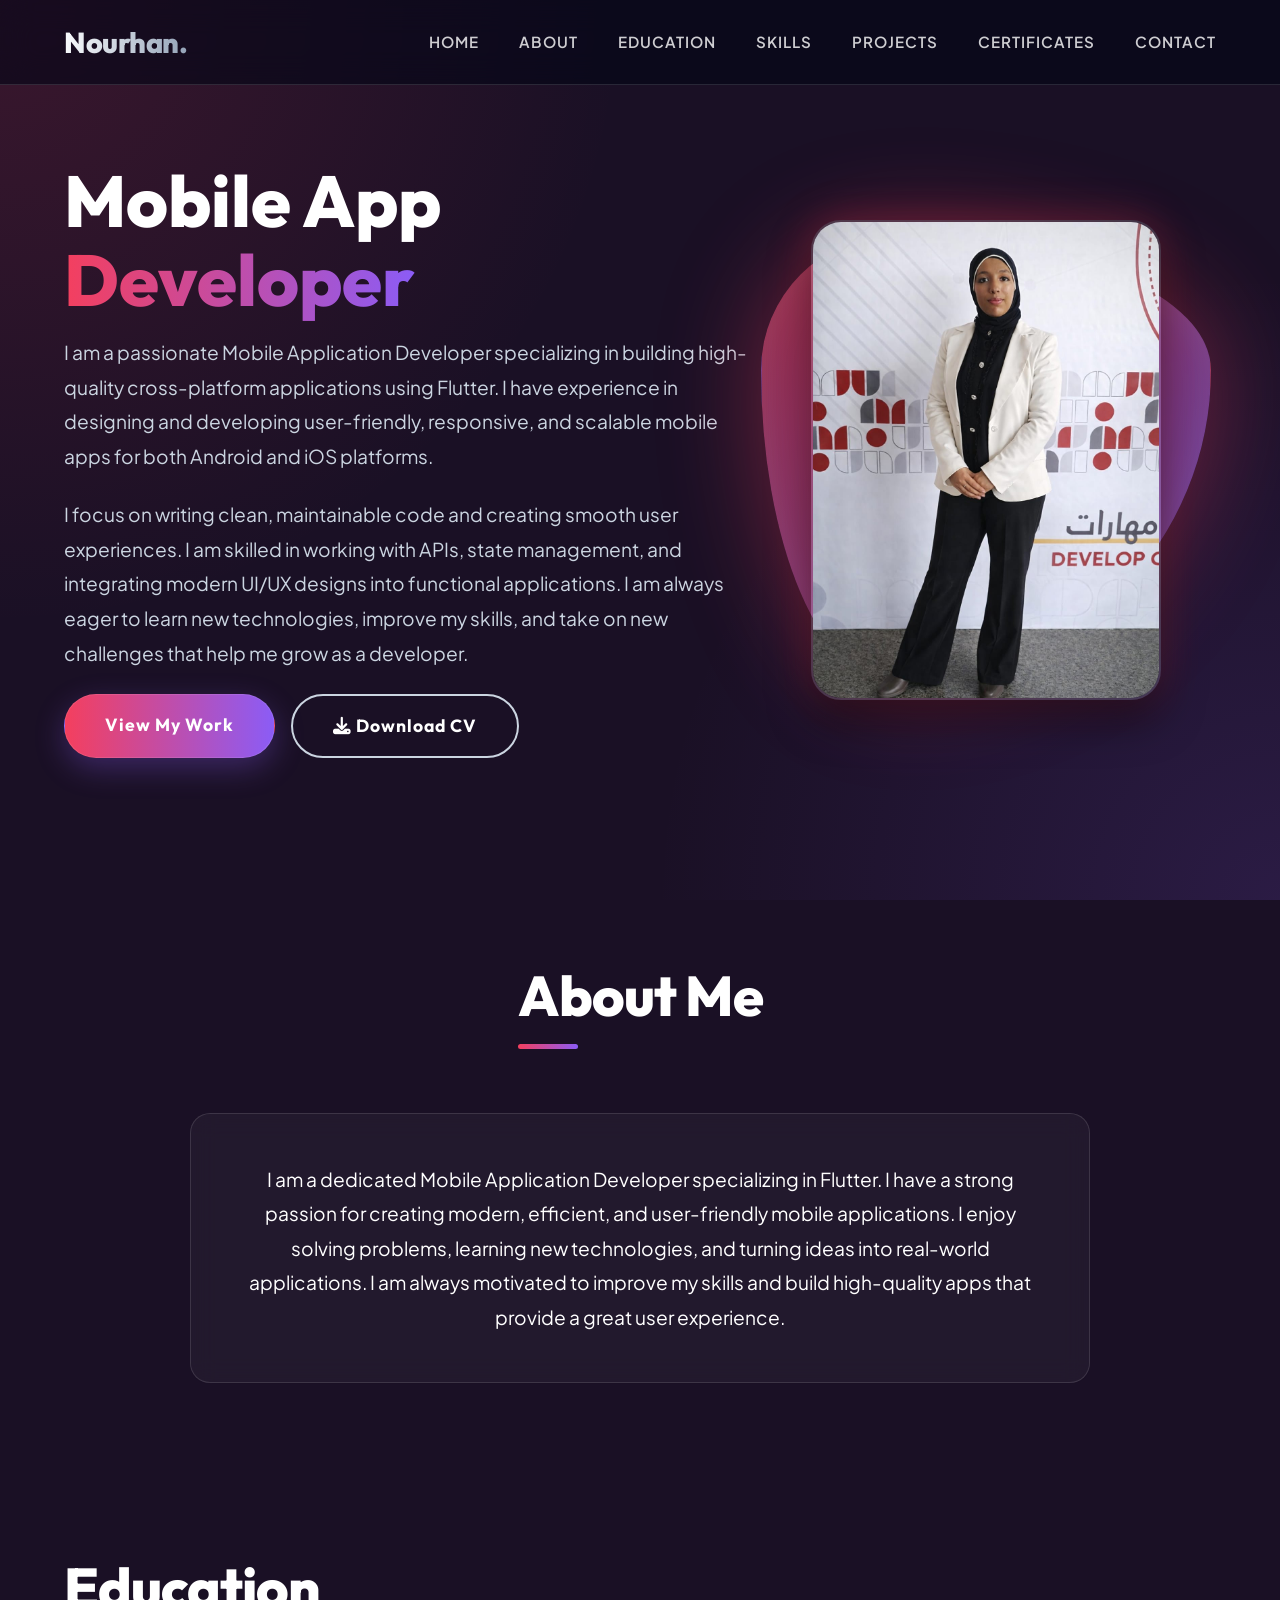
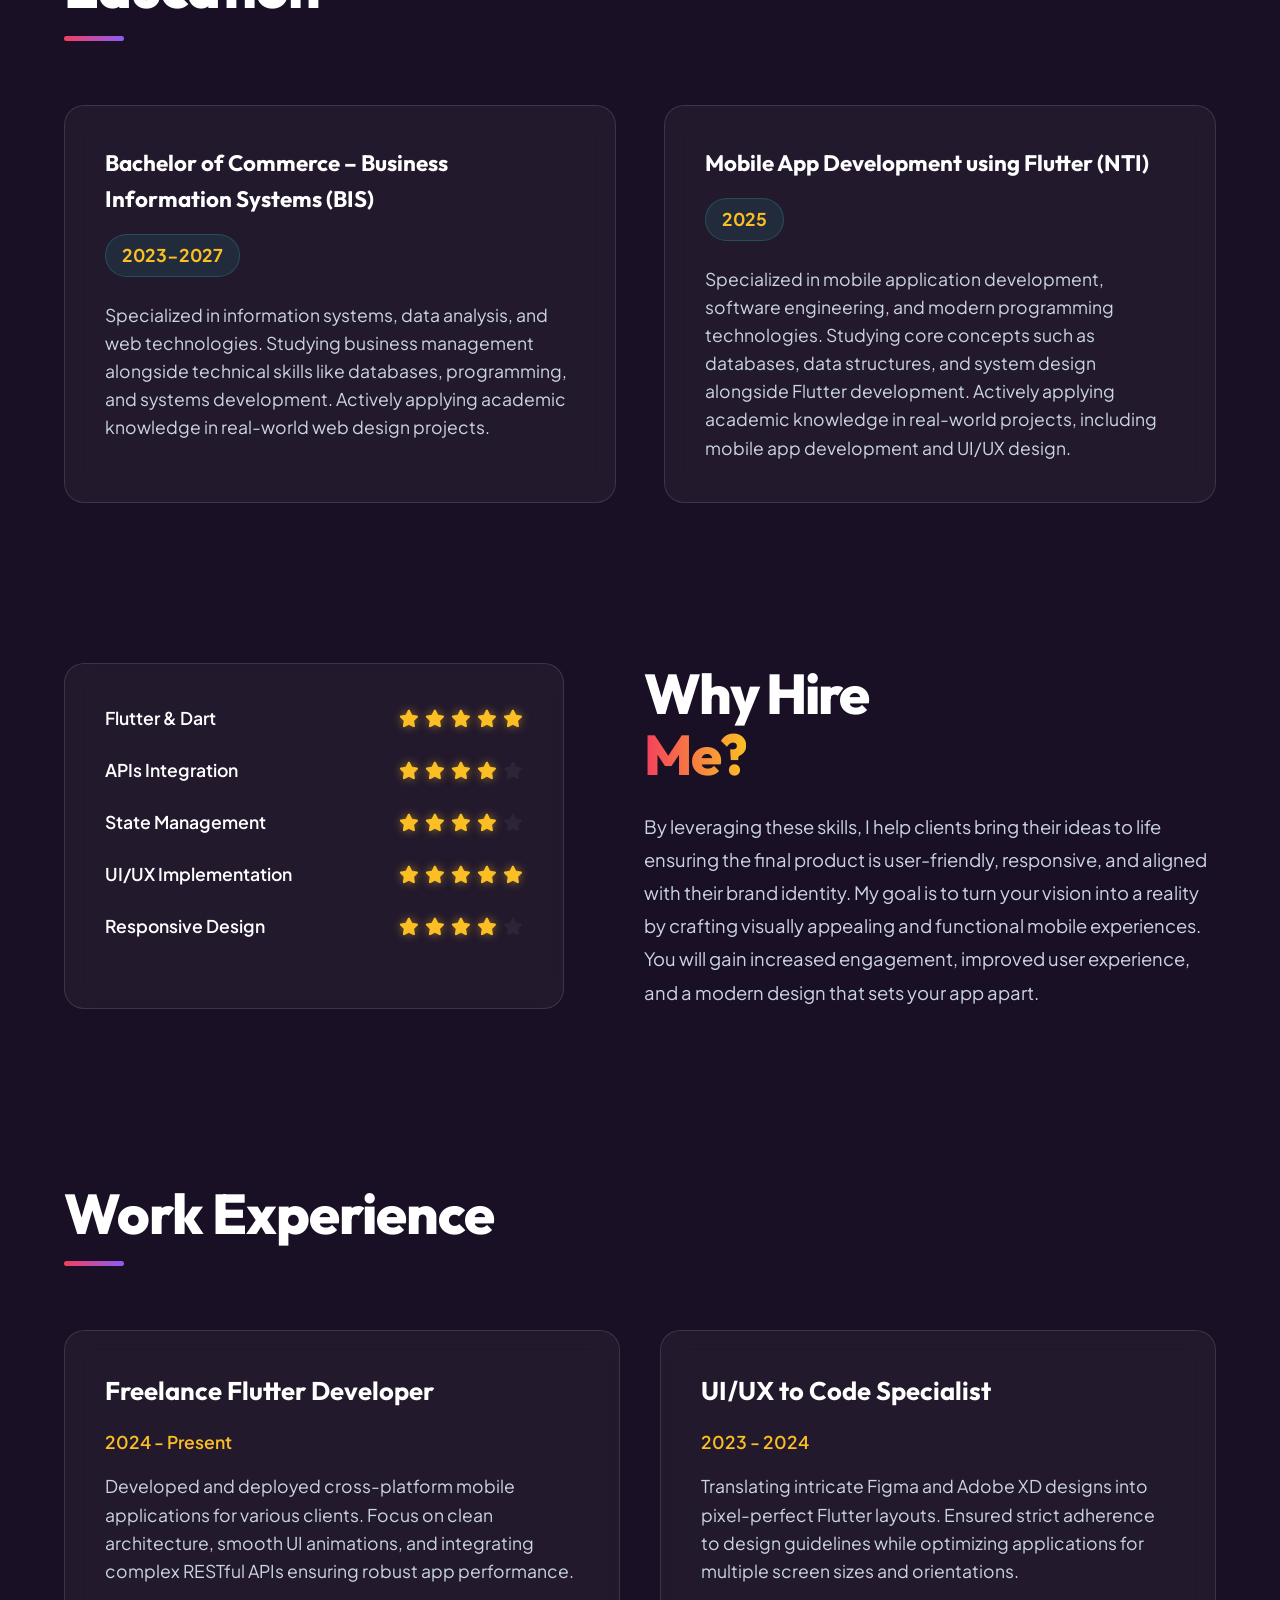
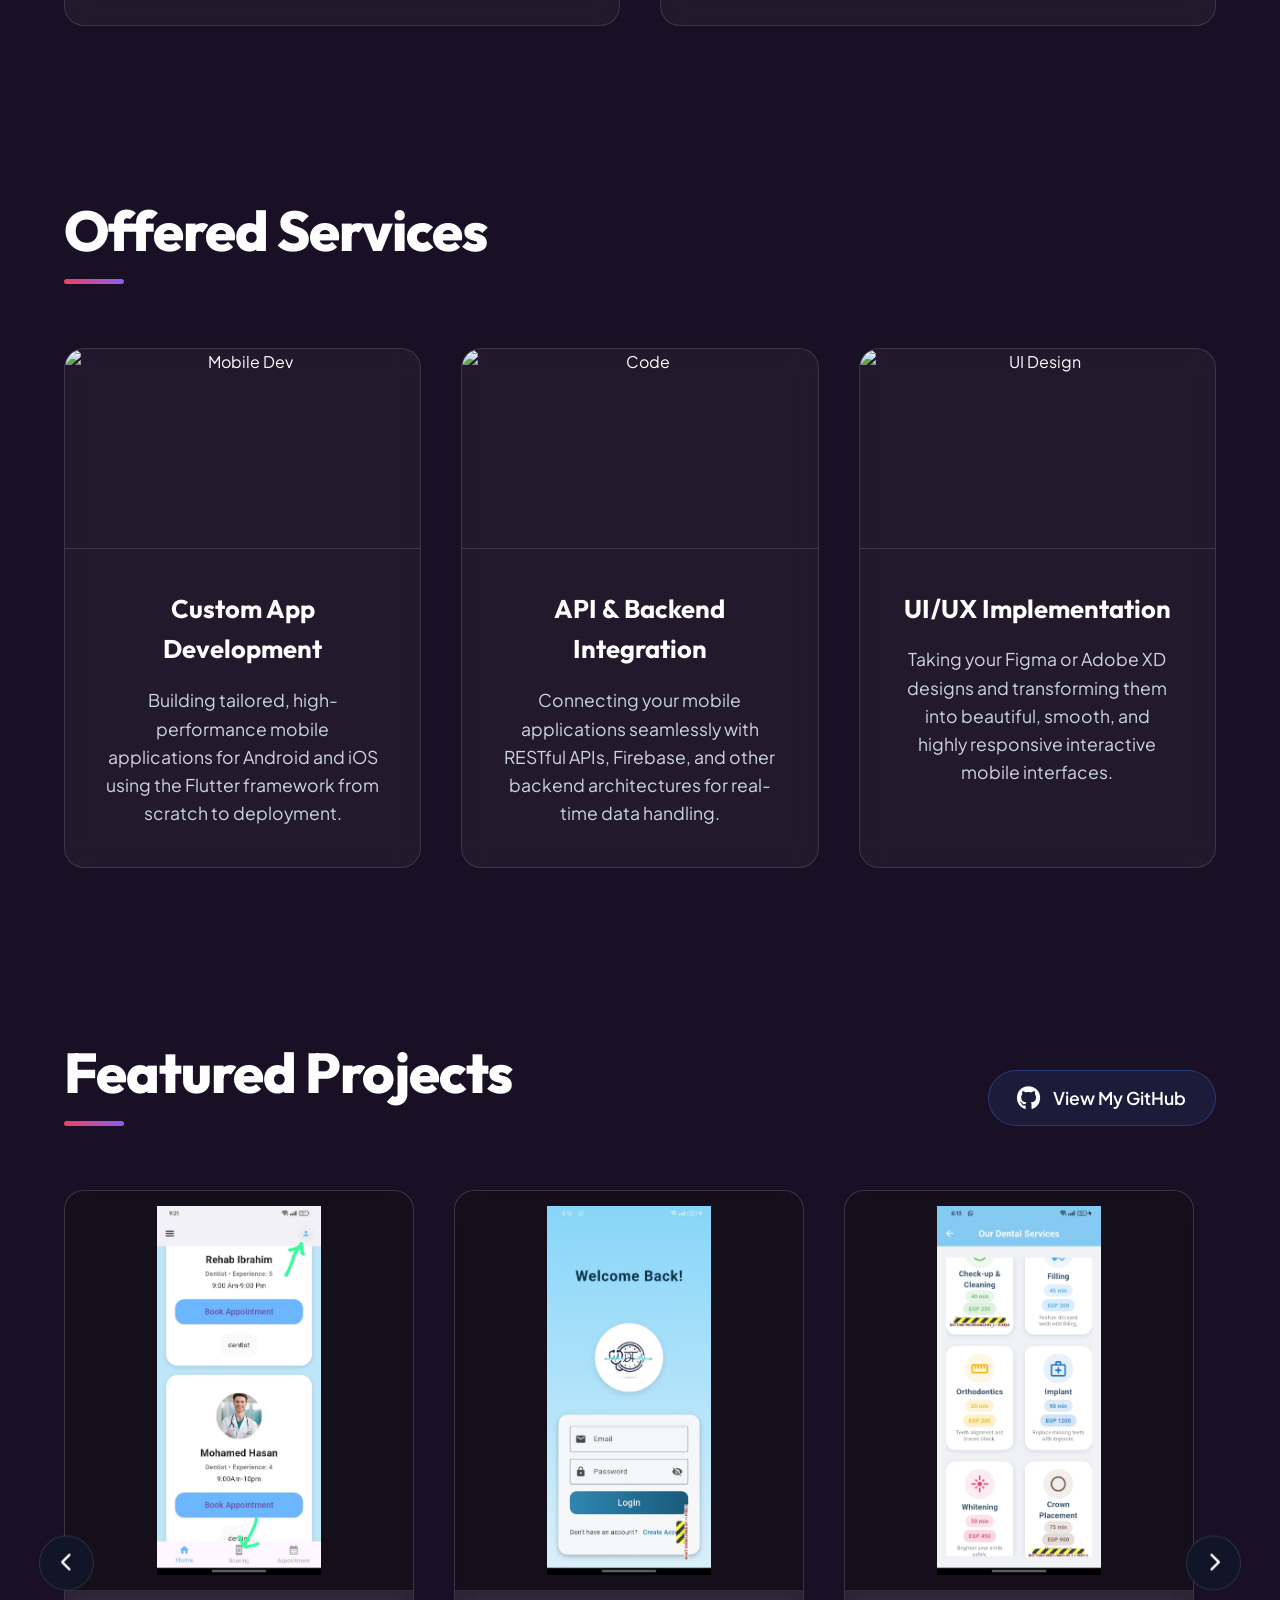
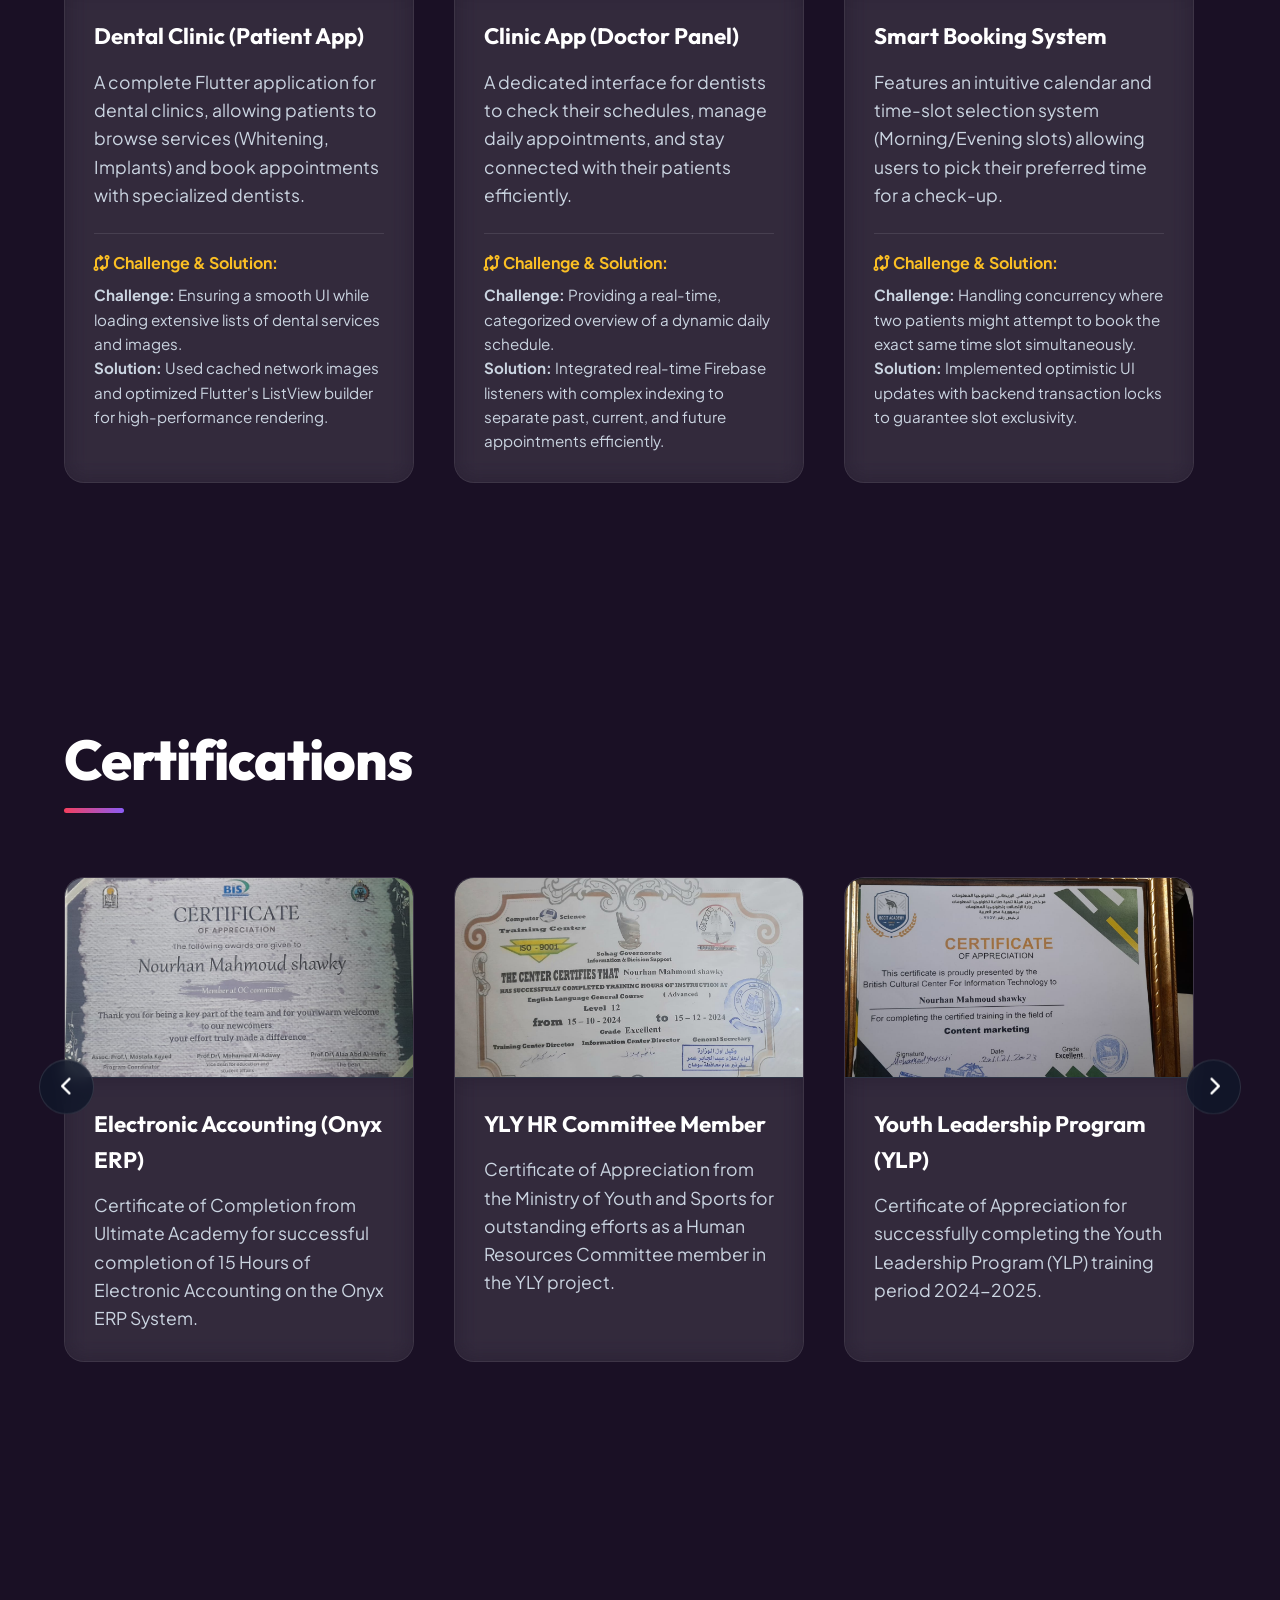
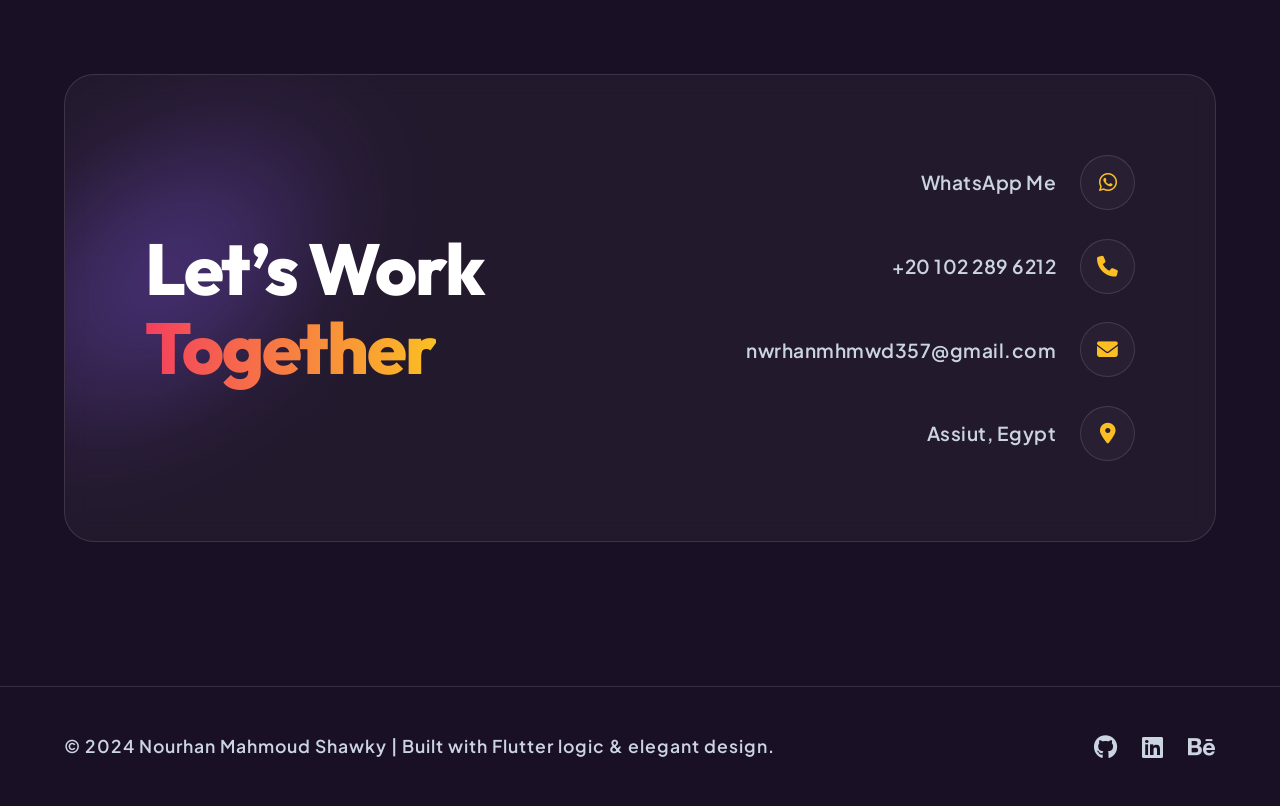
==== index.html @ a59b4dd1 "Fix file paths and structure for GitHub Pages" ====
<!DOCTYPE html>
<html lang="en" dir="ltr">
<head>
    <meta charset="UTF-8">
    <meta name="viewport" content="width=device-width, initial-scale=1.0">
    <title>Nourhan Mahmoud - Mobile App Developer</title>
    <!-- Ultra Modern Sans-Serif Fonts -->
    <link href="https://fonts.googleapis.com/css2?family=Outfit:wght@300;400;600;800&family=Plus+Jakarta+Sans:wght@400;600;700&display=swap" rel="stylesheet">
    <link rel="stylesheet" href="https://cdnjs.cloudflare.com/ajax/libs/font-awesome/6.4.0/css/all.min.css">
    <style>
        :root {
            --bg-color: #1a1025;
            --primary: #f43f5e;
            --secondary: #8b5cf6;
            --accent: #fbbf24;
            --text-main: #ffffff;
            --text-muted: #cbd5e1;
            --card-bg: rgba(255, 255, 255, 0.04);
            --card-border: rgba(255, 255, 255, 0.12);
            --font-main: 'Plus Jakarta Sans', sans-serif;
            --font-heading: 'Outfit', sans-serif;
            --transition: all 0.3s cubic-bezier(0.4, 0, 0.2, 1);
        }

        * { margin: 0; padding: 0; box-sizing: border-box; }

        body {
            font-family: var(--font-main);
            background-color: var(--bg-color);
            background-image: radial-gradient(circle at top left, rgba(244, 63, 94, 0.15) 0%, transparent 40%),
                              radial-gradient(circle at bottom right, rgba(139, 92, 246, 0.15) 0%, transparent 40%);
            background-attachment: fixed;
            color: var(--text-main);
            overflow-x: hidden;
            scroll-behavior: smooth;
            line-height: 1.6;
        }

        /* Navbar */
        nav {
            position: fixed; top: 0; width: 100%; padding: 1.2rem 5%;
            display: flex; justify-content: space-between; align-items: center;
            background: rgba(2, 6, 23, 0.6); backdrop-filter: blur(16px); -webkit-backdrop-filter: blur(16px);
            z-index: 1000; border-bottom: 1px solid var(--card-border);
        }

        .logo { 
            font-size: 1.8rem; font-weight: 800; font-family: var(--font-heading); 
            background: linear-gradient(to right, #f8fafc, #94a3b8);
            -webkit-background-clip: text; -webkit-text-fill-color: transparent;
            letter-spacing: -0.5px;
        }
        .nav-links { display: flex; gap: 2.5rem; list-style: none; }
        .nav-links a { 
            color: var(--text-main); text-decoration: none; font-weight: 600; 
            font-size: 0.95rem; text-transform: uppercase; letter-spacing: 1px; 
            transition: var(--transition); opacity: 0.8;
        }
        .nav-links a:hover { opacity: 1; color: var(--accent); text-shadow: 0 0 15px rgba(45, 212, 191, 0.5); }

        section { padding: 6rem 5% 4rem; max-width: 1400px; margin: 0 auto; position: relative; z-index: 2;}
        
        .title-container { text-align: left; margin-bottom: 4rem; }
        .section-title { 
            font-family: var(--font-heading); 
            font-size: 3.5rem; 
            font-weight: 800;
            color: var(--text-main); 
            display: inline-block; 
            padding-bottom: 0.5rem;
            position: relative;
            letter-spacing: -1px;
        }
        .section-title::after {
            content: ''; position: absolute; left: 0; bottom: 0; width: 60px; height: 5px;
            background: linear-gradient(to right, var(--primary), var(--secondary)); border-radius: 5px;
        }

        /* General layout */
        .flex-row { display: flex; gap: 3rem; flex-wrap: wrap; }
        .flex-col { flex: 1; min-width: 320px; }

        p { font-size: 1.1rem; color: var(--text-muted); }

        /* Hero */
        .hero { display: flex; align-items: center; min-height: 95vh; padding-top: 8rem; }
        .hero-left { flex: 1.2; }
        .hero-left h1 { font-size: 4.5rem; font-weight: 800; font-family: var(--font-heading); margin-bottom: 1rem; line-height: 1.1; }
        .hero-left h1 span { 
            background: linear-gradient(to right, var(--primary), var(--secondary));
            -webkit-background-clip: text; -webkit-text-fill-color: transparent;
        }
        .hero-left p { font-size: 1.2rem; max-width: 700px; margin-bottom: 1.5rem; line-height: 1.8; color: var(--text-muted);}
        .hero-btn {
            display: inline-block; padding: 1rem 2.5rem; font-weight: 700;
            background: linear-gradient(to right, var(--primary), var(--secondary)); color: #fff; text-decoration: none;
            border-radius: 50px; font-family: var(--font-heading); letter-spacing: 1px; font-size: 1.1rem;
            transition: var(--transition); box-shadow: 0 10px 30px rgba(139, 92, 246, 0.3); border: 1px solid rgba(255,255,255,0.1);
            text-align: center;
        }
        .hero-btn:hover { transform: translateY(-3px); box-shadow: 0 15px 40px rgba(139, 92, 246, 0.5); border-color: rgba(255,255,255,0.3);}
        .hero-btn.secondary {
            background: transparent; box-shadow: none; border: 2px solid var(--text-muted); color: var(--text-main);
        }
        .hero-btn.secondary:hover { background: rgba(255,255,255,0.05); border-color: var(--primary); color: var(--primary); }
        
        .hero-right { display: flex; justify-content: center; align-items: center; flex: 0.8; position: relative; }
        .hero-right .blob { 
            position: absolute;
            width: 450px; height: 450px; 
            background: linear-gradient(135deg, rgba(244, 63, 94, 0.6), rgba(139, 92, 246, 0.6)); 
            border-radius: 30% 70% 70% 30% / 30% 30% 70% 70%; 
            animation: morph 8s ease-in-out infinite;
            box-shadow: inset 0 0 50px rgba(255,255,255,0.1), 0 0 100px rgba(244, 63, 94, 0.4);
            backdrop-filter: blur(10px);
            border: 1px solid rgba(255,255,255,0.05);
            z-index: 1;
        }
        .hero-img {
            position: relative;
            z-index: 2;
            width: 350px;
            height: 480px;
            object-fit: cover;
            border-radius: 30px;
            border: 2px solid rgba(255, 255, 255, 0.15);
            box-shadow: 0 20px 40px rgba(0, 0, 0, 0.5), 0 0 40px rgba(244, 63, 94, 0.3);
            animation: float 6s ease-in-out infinite;
        }
        @keyframes float {
            0% { transform: translateY(0px); }
            50% { transform: translateY(-15px); }
            100% { transform: translateY(0px); }
        }
        @keyframes morph {
            0% { border-radius: 30% 70% 70% 30% / 30% 30% 70% 70%; }
            50% { border-radius: 70% 30% 30% 70% / 70% 70% 30% 30%; transform: rotate(5deg) scale(1.05); }
            100% { border-radius: 30% 70% 70% 30% / 30% 30% 70% 70%; }
        }

        /* Glass Cards */
        .glass-card {
            background: var(--card-bg); backdrop-filter: blur(12px); -webkit-backdrop-filter: blur(12px);
            border: 1px solid var(--card-border); border-radius: 20px; padding: 2.5rem;
            transition: var(--transition); position: relative; overflow: hidden;
        }
        .glass-card::before {
            content: ''; position: absolute; top: 0; left: -100%; width: 50%; height: 100%;
            background: linear-gradient(to right, transparent, rgba(255,255,255,0.05), transparent);
            transform: skewX(-20deg); transition: 0.5s;
        }
        .glass-card:hover::before { left: 150%; }
        .glass-card:hover { transform: translateY(-8px); border-color: rgba(255, 255, 255, 0.15); box-shadow: 0 20px 40px rgba(0, 0, 0, 0.4), 0 0 30px rgba(59, 130, 246, 0.15); }

        /* Education */
        .edu-item { display: flex; flex-direction: column; gap: 1rem; }
        .edu-header { display: flex; align-items: center; justify-content: space-between; gap: 1rem; flex-wrap: wrap; margin-bottom: 0.5rem; }
        .edu-banner { 
            color: #fff; font-family: var(--font-heading); font-weight: 700; font-size: 1.4rem; 
        }
        .edu-date { 
            font-weight: 700; font-size: 1.1rem; color: var(--accent); 
            background: rgba(45, 212, 191, 0.1); padding: 0.4rem 1rem; border-radius: 50px; border: 1px solid rgba(45, 212, 191, 0.2);
        }

        /* Skills */
        .skills-section { display: flex; gap: 5rem; align-items: stretch;}
        .skills-left { flex: 1; max-width: 500px; display: flex; flex-direction: column;}
        .skill-row { display: flex; justify-content: space-between; align-items: center; margin-bottom: 1.5rem; color: var(--text-main); font-weight: 600; font-size: 1.1rem; }
        .skill-row:last-child { margin-bottom: 0; }
        .stars i { color: rgba(255,255,255,0.05); margin-left: 6px; font-size: 1.1rem; transition: var(--transition);}
        .stars i.filled { color: #fbbf24; text-shadow: 0 0 10px rgba(251, 191, 36, 0.5); }

        .skills-right { flex: 1.2; display: flex; flex-direction: column; justify-content: center; }
        .skills-right .contact-title { font-size: 3.5rem; font-family: var(--font-heading); font-weight: 800; line-height: 1.1; margin-bottom: 1.5rem; }
        .skills-right .contact-title span { color: var(--accent); }
        .skills-right p { font-size: 1.15rem; line-height: 1.8; color: #cbd5e1; }

        /* Work & Services Layout */
        .cards-grid { display: grid; grid-template-columns: repeat(auto-fit, minmax(320px, 1fr)); gap: 2.5rem; }
        .service-card { display: flex; flex-direction: column; height: 100%;}
        .service-card h3 { font-family: var(--font-heading); font-size: 1.6rem; font-weight: 700; margin-bottom: 1rem; color: #fff; }
        .service-card i { 
            font-size: 2.5rem; margin-bottom: 1.5rem; 
            background: linear-gradient(135deg, var(--primary), var(--accent));
            -webkit-background-clip: text; -webkit-text-fill-color: transparent;
        }

        /* Sliders */
        .slider-wrapper { position: relative; margin-bottom: 2rem; }
        .slider-container { display: flex; gap: 2.5rem; overflow-x: auto; scroll-snap-type: x mandatory; padding-bottom: 2.5rem; scrollbar-width: thin; scrollbar-color: var(--primary) rgba(255,255,255,0.05); scroll-behavior: smooth; }
        .slider-container::-webkit-scrollbar { height: 8px; }
        .slider-container::-webkit-scrollbar-track { background: rgba(0,0,0,0.3); border-radius: 10px;}
        .slider-container::-webkit-scrollbar-thumb { background: linear-gradient(to right, var(--primary), var(--secondary)); border-radius: 10px;}
        
        .card { flex: 0 0 350px; scroll-snap-align: start; padding: 0; display: flex; flex-direction: column; border-radius: 20px;}
        .card-img-container { width: 100%; height: 200px; background-color: #0f172a; position: relative; overflow: hidden; border-bottom: 1px solid var(--card-border); }
        .card-img-placeholder { position: absolute; top: 0; left: 0; width: 100%; height: 100%; display: flex; align-items: center; justify-content: center; color: var(--text-muted); font-size: 1.2rem; background: rgba(255,255,255,0.02); }
        .card-content { padding: 1.8rem; flex-grow: 1; background: var(--card-bg); backdrop-filter: blur(12px);}
        .card-title { font-family: var(--font-heading); font-size: 1.4rem; font-weight: 700; margin-bottom: 0.8rem; color: #fff; }

        .scroll-btn { 
            position: absolute; top: 40%; transform: translateY(-50%); 
            width: 55px; height: 55px; border-radius: 50%; 
            background: rgba(15, 23, 42, 0.8); backdrop-filter: blur(8px);
            border: 1px solid var(--card-border); color: #fff; 
            font-size: 1.2rem; display: flex; align-items: center; justify-content: center; 
            cursor: pointer; z-index: 10; transition: var(--transition); 
        }
        .scroll-btn:hover { background: var(--primary); border-color: var(--primary); box-shadow: 0 0 20px rgba(59, 130, 246, 0.5); }
        .scroll-btn.right { right: -25px; } .scroll-btn.left { left: -25px; }

        /* Contact Section */
        #contact { margin-top: 5rem; margin-bottom: 5rem; }
        .contact-glass {
            position: relative; overflow: hidden; padding: 5rem; border-radius: 30px;
            display: flex; flex-wrap: wrap; gap: 4rem; justify-content: space-between; align-items: center;
        }
        .contact-glass::before {
            content: ''; position: absolute; left: -100px; bottom: -100px; width: 400px; height: 400px;
            background: radial-gradient(circle, rgba(139, 92, 246, 0.4) 0%, transparent 70%); filter: blur(40px); z-index: -1;
        }
        .contact-title { font-size: 4.5rem; font-family: var(--font-heading); font-weight: 800; line-height: 1.1; letter-spacing: -2px; }
        .contact-title span { background: linear-gradient(to right, var(--primary), var(--accent)); -webkit-background-clip: text; -webkit-text-fill-color: transparent; }
        .contact-info { display: flex; flex-direction: column; gap: 1.8rem; align-items: flex-end; text-align: right; z-index: 2; }
        .contact-item { display: flex; align-items: center; gap: 1.5rem; justify-content: flex-end; width: 100%; }
        .contact-item span, .contact-item a { font-weight: 600; font-size: 1.2rem; color: #cbd5e1; text-decoration: none; transition: var(--transition); letter-spacing: 0.5px;}
        .contact-item a:hover { color: var(--accent); text-shadow: 0 0 10px rgba(45, 212, 191, 0.5); }
        .contact-icon { width: 55px; height: 55px; background: rgba(255,255,255,0.03); border: 1px solid var(--card-border); border-radius: 50%; display: flex; align-items: center; justify-content: center; color: var(--accent); font-size: 1.3rem; transition: var(--transition); }
        .contact-item:hover .contact-icon { background: var(--primary); color: white; border-color: var(--primary); box-shadow: 0 0 20px rgba(59, 130, 246, 0.6); transform: scale(1.1) rotate(10deg); }

        footer { padding: 2.5rem 5%; border-top: 1px solid var(--card-border); color: var(--text-muted); font-size: 0.95rem; font-weight: 600; letter-spacing: 1px; display: flex; justify-content: space-between; align-items: center; flex-wrap: wrap; gap: 1rem; }
        .footer-socials { display: flex; gap: 1.5rem; font-size: 1.5rem; }
        .footer-socials a { color: var(--text-muted); transition: var(--transition); text-decoration: none; }
        .footer-socials a:hover { color: var(--accent); transform: scale(1.1); text-shadow: 0 0 10px rgba(45, 212, 191, 0.5); }

        @media (max-width: 900px) {
            .flex-row { flex-direction: column; gap: 3rem; }
            .skills-section { flex-direction: column; }
            .hero { flex-direction: column; text-align: center; padding-top: 7rem; min-height: auto;}
            .hero-right .blob { width: 300px; height: 300px; margin-top: 3rem; }
            .section-title { font-size: 3rem; }
            .hero-left h1 { font-size: 3.5rem; }
            .contact-glass { padding: 3rem 2rem; text-align: center; justify-content: center; flex-direction: column;}
            .contact-info { align-items: center; text-align: center; }
            .contact-item { justify-content: center; flex-direction: row-reverse;}
            .contact-title { font-size: 3.5rem; }
            .title-container { text-align: center; }
            .section-title::after { left: 50%; transform: translateX(-50%); }
            .scroll-btn { display: none; }
        }
    </style>
</head>
<body>

    <nav>
        <div class="logo">Nourhan.</div>
        <ul class="nav-links">
            <li><a href="#home">Home</a></li>
            <li><a href="#about">About</a></li>
            <li><a href="#education">Education</a></li>
            <li><a href="#skills">Skills</a></li>
            <li><a href="#projects">Projects</a></li>
            <li><a href="#certificates">Certificates</a></li>
            <li><a href="#contact">Contact</a></li>
        </ul>
    </nav>

    <section id="home" class="hero">
        <div class="hero-left">
            <h1>Mobile App<br><span>Developer</span></h1>
            <p>I am a passionate Mobile Application Developer specializing in building high-quality cross-platform applications using Flutter. I have experience in designing and developing user-friendly, responsive, and scalable mobile apps for both Android and iOS platforms.</p>
            <p>I focus on writing clean, maintainable code and creating smooth user experiences. I am skilled in working with APIs, state management, and integrating modern UI/UX designs into functional applications. I am always eager to learn new technologies, improve my skills, and take on new challenges that help me grow as a developer.</p>
            <div style="display: flex; gap: 1rem; flex-wrap: wrap; margin-top: 1.5rem;">
                <a href="#projects" class="hero-btn">View My Work</a>
                <!-- مسار ملف السيرة الذاتية (CV) هنا -->
                <a href="Nourhan_CV.pdf" target="_blank" class="hero-btn secondary"><i class="fa-solid fa-download"></i> Download CV</a>
            </div>
        </div>
        <div class="hero-right">
            <div class="blob"></div>
            <img src="picture/WhatsApp Image 2026-04-05 at 12.38.16 PM.jpeg" alt="Nourhan Profile" class="hero-img">
        </div>
    </section>

    <section id="about">
        <div class="title-container" style="text-align: center;">
            <h2 class="section-title">About Me</h2>
        </div>
        <div class="glass-card" style="text-align: center; margin: 0 auto; max-width: 900px; padding: 3rem;">
            <p style="font-size: 1.2rem; line-height: 1.8; color: var(--text-main);">
                I am a dedicated Mobile Application Developer specializing in Flutter. I have a strong passion for creating modern, efficient, and user-friendly mobile applications. I enjoy solving problems, learning new technologies, and turning ideas into real-world applications. I am always motivated to improve my skills and build high-quality apps that provide a great user experience.
            </p>
        </div>
    </section>

    <section id="education">
        <div class="title-container">
            <h2 class="section-title">Education</h2>
        </div>
        <div class="flex-row">
            <div class="flex-col edu-item glass-card">
                <div class="edu-header">
                    <div class="edu-banner">Bachelor of Commerce – Business Information Systems (BIS)</div>
                    <div class="edu-date">2023-2027</div>
                </div>
                <p>Specialized in information systems, data analysis, and web technologies. Studying business management alongside technical skills like databases, programming, and systems development. Actively applying academic knowledge in real-world web design projects.</p>
            </div>
            
            <div class="flex-col edu-item glass-card">
                <div class="edu-header">
                    <div class="edu-banner">Mobile App Development using Flutter (NTI)</div>
                    <div class="edu-date">2025</div>
                </div>
                <p>Specialized in mobile application development, software engineering, and modern programming technologies. Studying core concepts such as databases, data structures, and system design alongside Flutter development. Actively applying academic knowledge in real-world projects, including mobile app development and UI/UX design.</p>
            </div>
        </div>
    </section>

    <section id="skills">
        <div class="skills-section">
            <div class="skills-left glass-card">
                <div class="skill-row">
                    Flutter & Dart
                    <div class="stars">
                        <i class="fa-solid fa-star filled"></i><i class="fa-solid fa-star filled"></i><i class="fa-solid fa-star filled"></i><i class="fa-solid fa-star filled"></i><i class="fa-solid fa-star filled"></i>
                    </div>
                </div>
                <div class="skill-row">
                    APIs Integration
                    <div class="stars">
                        <i class="fa-solid fa-star filled"></i><i class="fa-solid fa-star filled"></i><i class="fa-solid fa-star filled"></i><i class="fa-solid fa-star filled"></i><i class="fa-solid fa-star"></i>
                    </div>
                </div>
                <div class="skill-row">
                    State Management
                    <div class="stars">
                        <i class="fa-solid fa-star filled"></i><i class="fa-solid fa-star filled"></i><i class="fa-solid fa-star filled"></i><i class="fa-solid fa-star filled"></i><i class="fa-solid fa-star"></i>
                    </div>
                </div>
                <div class="skill-row">
                    UI/UX Implementation
                    <div class="stars">
                        <i class="fa-solid fa-star filled"></i><i class="fa-solid fa-star filled"></i><i class="fa-solid fa-star filled"></i><i class="fa-solid fa-star filled"></i><i class="fa-solid fa-star filled"></i>
                    </div>
                </div>
                <div class="skill-row">
                    Responsive Design
                    <div class="stars">
                        <i class="fa-solid fa-star filled"></i><i class="fa-solid fa-star filled"></i><i class="fa-solid fa-star filled"></i><i class="fa-solid fa-star filled"></i><i class="fa-solid fa-star"></i>
                    </div>
                </div>
            </div>
            <div class="skills-right">
                <h2 class="contact-title">Why Hire<br><span>Me?</span></h2>
                <p>By leveraging these skills, I help clients bring their ideas to life ensuring the final product is user-friendly, responsive, and aligned with their brand identity. My goal is to turn your vision into a reality by crafting visually appealing and functional mobile experiences. You will gain increased engagement, improved user experience, and a modern design that sets your app apart.</p>
            </div>
        </div>
    </section>

    <section id="experience">
        <div class="title-container">
            <h2 class="section-title">Work Experience</h2>
        </div>
        <div class="cards-grid">
            <div class="service-card glass-card">
                <h3>Freelance Flutter Developer</h3>
                <p style="margin-bottom: 1rem; color: var(--accent); font-weight: 600;">2024 - Present</p>
                <p>Developed and deployed cross-platform mobile applications for various clients. Focus on clean architecture, smooth UI animations, and integrating complex RESTful APIs ensuring robust app performance.</p>
            </div>
            <div class="service-card glass-card">
                <h3>UI/UX to Code Specialist</h3>
                <p style="margin-bottom: 1rem; color: var(--accent); font-weight: 600;">2023 - 2024</p>
                <p>Translating intricate Figma and Adobe XD designs into pixel-perfect Flutter layouts. Ensured strict adherence to design guidelines while optimizing applications for multiple screen sizes and orientations.</p>
            </div>
        </div>
    </section>

    <section id="services">
        <div class="title-container">
            <h2 class="section-title">Offered Services</h2>
        </div>
        <div class="cards-grid">
            <div class="service-card glass-card" style="padding: 0; align-items: stretch; text-align: center;">
                <img src="https://images.unsplash.com/photo-1551650975-87deedd944c3?q=80&w=600&auto=format&fit=crop" alt="Mobile Dev" style="width: 100%; height: 200px; object-fit: cover; border-bottom: 1px solid var(--card-border);">
                <div style="padding: 2.5rem;">
                    <h3>Custom App Development</h3>
                    <p>Building tailored, high-performance mobile applications for Android and iOS using the Flutter framework from scratch to deployment.</p>
                </div>
            </div>
            <div class="service-card glass-card" style="padding: 0; align-items: stretch; text-align: center;">
                <img src="https://images.unsplash.com/photo-1555099962-4199c345e5dd?q=80&w=600&auto=format&fit=crop" alt="Code" style="width: 100%; height: 200px; object-fit: cover; border-bottom: 1px solid var(--card-border);">
                <div style="padding: 2.5rem;">
                    <h3>API & Backend Integration</h3>
                    <p>Connecting your mobile applications seamlessly with RESTful APIs, Firebase, and other backend architectures for real-time data handling.</p>
                </div>
            </div>
            <div class="service-card glass-card" style="padding: 0; align-items: stretch; text-align: center;">
                <img src="https://images.unsplash.com/photo-1561070791-2526d30994b5?q=80&w=600&auto=format&fit=crop" alt="UI Design" style="width: 100%; height: 200px; object-fit: cover; border-bottom: 1px solid var(--card-border);">
                <div style="padding: 2.5rem;">
                    <h3>UI/UX Implementation</h3>
                    <p>Taking your Figma or Adobe XD designs and transforming them into beautiful, smooth, and highly responsive interactive mobile interfaces.</p>
                </div>
            </div>
        </div>
    </section>

    <section id="projects">
        <div class="title-container" style="display: flex; justify-content: space-between; align-items: flex-end; flex-wrap: wrap; gap: 2rem;">
            <h2 class="section-title" style="margin-bottom: 0;">Featured Projects</h2>
            <a href="https://github.com/nmotako27-lgtm" target="_blank" style="display: inline-flex; align-items: center; gap: 0.8rem; padding: 0.8rem 1.8rem; background: rgba(59, 130, 246, 0.1); border: 1px solid rgba(59, 130, 246, 0.3); color: #fff; text-decoration: none; font-weight: 600; font-size: 1.1rem; border-radius: 50px; transition: var(--transition);">
                <i class="fa-brands fa-github" style="font-size: 1.5rem;"></i> View My GitHub
            </a>
        </div>
        <div class="slider-wrapper">
            <button class="scroll-btn right" onclick="scrollSlider('projects-slider', 1)"><i class="fa-solid fa-chevron-right"></i></button>
            <button class="scroll-btn left" onclick="scrollSlider('projects-slider', -1)"><i class="fa-solid fa-chevron-left"></i></button>

            <div class="slider-container" id="projects-slider">
                <!-- Project 1: Patient App (Main) -->
                <div class="card glass-card">
                    <div class="card-img-container" style="height: 400px; background: rgba(0,0,0,0.4);">
                        <img src="picture/WhatsApp Image 2026-03-31 at 7.13.00 AM.jpeg" alt="Dental Services" style="width: 100%; height: 100%; object-fit: contain; position: absolute; top:0; left:0; z-index: 10; padding: 15px;">
                    </div>
                    <div class="card-content">
                        <h3 class="card-title">Dental Clinic (Patient App)</h3>
                        <p class="card-desc">A complete Flutter application for dental clinics, allowing patients to browse services (Whitening, Implants) and book appointments with specialized dentists.</p>
                        <div style="margin-top: 1.5rem; border-top: 1px solid rgba(255,255,255,0.1); padding-top: 1rem;">
                            <h4 style="color: var(--accent); font-size: 1rem; margin-bottom: 0.5rem;"><i class="fa-solid fa-code-compare"></i> Challenge & Solution:</h4>
                            <p class="card-desc" style="font-size: 0.95rem;"><strong>Challenge:</strong> Ensuring a smooth UI while loading extensive lists of dental services and images.<br><strong>Solution:</strong> Used cached network images and optimized Flutter's ListView builder for high-performance rendering.</p>
                        </div>
                    </div>
                </div>

                <!-- Project 2: Doctor Dashboard -->
                <div class="card glass-card">
                    <div class="card-img-container" style="height: 400px; background: rgba(0,0,0,0.4);">
                        <img src="picture/WhatsApp Image 2026-03-31 at 7.13.00 AM (1).jpeg" alt="Doctor Dashboard" style="width: 100%; height: 100%; object-fit: contain; position: absolute; top:0; left:0; z-index: 10; padding: 15px;">
                    </div>
                    <div class="card-content">
                        <h3 class="card-title">Clinic App (Doctor Panel)</h3>
                        <p class="card-desc">A dedicated interface for dentists to check their schedules, manage daily appointments, and stay connected with their patients efficiently.</p>
                        <div style="margin-top: 1.5rem; border-top: 1px solid rgba(255,255,255,0.1); padding-top: 1rem;">
                            <h4 style="color: var(--accent); font-size: 1rem; margin-bottom: 0.5rem;"><i class="fa-solid fa-code-compare"></i> Challenge & Solution:</h4>
                            <p class="card-desc" style="font-size: 0.95rem;"><strong>Challenge:</strong> Providing a real-time, categorized overview of a dynamic daily schedule.<br><strong>Solution:</strong> Integrated real-time Firebase listeners with complex indexing to separate past, current, and future appointments efficiently.</p>
                        </div>
                    </div>
                </div>

                <!-- Project 3: Booking System -->
                <div class="card glass-card">
                    <div class="card-img-container" style="height: 400px; background: rgba(0,0,0,0.4);">
                        <img src="picture/WhatsApp Image 2026-03-31 at 7.13.00 AM (2).jpeg" alt="Booking System" style="width: 100%; height: 100%; object-fit: contain; position: absolute; top:0; left:0; z-index: 10; padding: 15px;">
                    </div>
                    <div class="card-content">
                        <h3 class="card-title">Smart Booking System</h3>
                        <p class="card-desc">Features an intuitive calendar and time-slot selection system (Morning/Evening slots) allowing users to pick their preferred time for a check-up.</p>
                        <div style="margin-top: 1.5rem; border-top: 1px solid rgba(255,255,255,0.1); padding-top: 1rem;">
                            <h4 style="color: var(--accent); font-size: 1rem; margin-bottom: 0.5rem;"><i class="fa-solid fa-code-compare"></i> Challenge & Solution:</h4>
                            <p class="card-desc" style="font-size: 0.95rem;"><strong>Challenge:</strong> Handling concurrency where two patients might attempt to book the exact same time slot simultaneously.<br><strong>Solution:</strong> Implemented optimistic UI updates with backend transaction locks to guarantee slot exclusivity.</p>
                        </div>
                    </div>
                </div>

                <!-- Project 4: Authentication -->
                <div class="card glass-card">
                    <div class="card-img-container" style="height: 400px; background: rgba(0,0,0,0.4);">
                        <img src="picture/WhatsApp Image 2026-03-31 at 7.13.00 AM (3).jpeg" alt="Authentication" style="width: 100%; height: 100%; object-fit: contain; position: absolute; top:0; left:0; z-index: 10; padding: 15px;">
                    </div>
                    <div class="card-content">
                        <h3 class="card-title">Secure Authentication</h3>
                        <p class="card-desc">A custom-built secure login and registration system with a clean UI, ensuring patient data and doctor accounts are kept private.</p>
                        <div style="margin-top: 1.5rem; border-top: 1px solid rgba(255,255,255,0.1); padding-top: 1rem;">
                            <h4 style="color: var(--accent); font-size: 1rem; margin-bottom: 0.5rem;"><i class="fa-solid fa-code-compare"></i> Challenge & Solution:</h4>
                            <p class="card-desc" style="font-size: 0.95rem;"><strong>Challenge:</strong> Securing user data and keeping authentication states persistent across app restarts.<br><strong>Solution:</strong> Used secure internal storage for token caching and implemented an auto-login routing mechanism for a seamless UX.</p>
                        </div>
                    </div>
                </div>
            </div>
        </div>
    </section>

    <section id="certificates">
        <div class="title-container">
            <h2 class="section-title">Certifications</h2>
        </div>
        <div class="slider-wrapper">
            <button class="scroll-btn right" onclick="scrollSlider('certs-slider', 1)"><i class="fa-solid fa-chevron-right"></i></button>
            <button class="scroll-btn left" onclick="scrollSlider('certs-slider', -1)"><i class="fa-solid fa-chevron-left"></i></button>
            
            <div class="slider-container" id="certs-slider">
                <!-- Certificate 1: Ultimate Academy Onyx ERP -->
                <div class="card glass-card">
                    <div class="card-img-container">
                        <img src="picture/WhatsApp Image 2026-03-31 at 7.10.29 AM.jpeg" alt="Ultimate Academy" style="width: 100%; height: 100%; object-fit: cover; position: absolute; top:0; left:0; z-index: 10;">
                    </div>
                    <div class="card-content">
                        <h3 class="card-title">Electronic Accounting (Onyx ERP)</h3>
                        <p class="card-desc">Certificate of Completion from Ultimate Academy for successful completion of 15 Hours of Electronic Accounting on the Onyx ERP System.</p>
                    </div>
                </div>

                <!-- Certificate 2: YLY HR Committee -->
                <div class="card glass-card">
                    <div class="card-img-container">
                        <img src="picture/WhatsApp Image 2026-03-31 at 7.10.29 AM (1).jpeg" alt="YLY HR" style="width: 100%; height: 100%; object-fit: cover; position: absolute; top:0; left:0; z-index: 10;">
                    </div>
                    <div class="card-content">
                        <h3 class="card-title">YLY HR Committee Member</h3>
                        <p class="card-desc">Certificate of Appreciation from the Ministry of Youth and Sports for outstanding efforts as a Human Resources Committee member in the YLY project.</p>
                    </div>
                </div>

                <!-- Certificate 3: YLP Youth Leadership Program -->
                <div class="card glass-card">
                    <div class="card-img-container">
                        <img src="picture/WhatsApp Image 2026-03-31 at 7.10.29 AM (2).jpeg" alt="YLP" style="width: 100%; height: 100%; object-fit: cover; position: absolute; top:0; left:0; z-index: 10;">
                    </div>
                    <div class="card-content">
                        <h3 class="card-title">Youth Leadership Program (YLP)</h3>
                        <p class="card-desc">Certificate of Appreciation for successfully completing the Youth Leadership Program (YLP) training period 2024-2025.</p>
                    </div>
                </div>

                <!-- Certificate 4: BIS Assiut OC Committee -->
                <div class="card glass-card">
                    <div class="card-img-container">
                        <img src="picture/WhatsApp Image 2026-03-31 at 7.10.29 AM (3).jpeg" alt="BIS OC" style="width: 100%; height: 100%; object-fit: cover; position: absolute; top:0; left:0; z-index: 10;">
                    </div>
                    <div class="card-content">
                        <h3 class="card-title">OC Committee Member (BIS Assiut)</h3>
                        <p class="card-desc">Certificate of Appreciation for being a key part of the Organizing Committee team and warmly welcoming newcomers.</p>
                    </div>
                </div>

                <!-- Certificate 5: Advanced English Course -->
                <div class="card glass-card">
                    <div class="card-img-container">
                        <img src="picture/WhatsApp Image 2026-03-31 at 7.07.30 AM (1).jpeg" alt="English Course" style="width: 100%; height: 100%; object-fit: cover; position: absolute; top:0; left:0; z-index: 10;">
                    </div>
                    <div class="card-content">
                        <h3 class="card-title">Advanced English Course (Level 12)</h3>
                        <p class="card-desc">Certificate from the Computer Science Training Center for successfully completing the English Language General Course with a grade of 'Excellent'.</p>
                    </div>
                </div>
            </div>
        </div>
    </section>

    <section id="contact">
        <div class="contact-glass glass-card">
            <div>
                <h2 class="contact-title">Let’s Work<br><span>Together</span></h2>
            </div>
            
            <div class="contact-info">
                <div class="contact-item">
                    <a href="https://wa.me/201022896212" target="_blank">WhatsApp Me</a>
                    <div class="contact-icon"><i class="fa-brands fa-whatsapp"></i></div>
                </div>
                <div class="contact-item">
                    <a href="tel:+201022896212">+20 102 289 6212</a>
                    <div class="contact-icon"><i class="fa-solid fa-phone"></i></div>
                </div>
                <div class="contact-item">
                    <a href="mailto:nwrhanmhmwd357@gmail.com">nwrhanmhmwd357@gmail.com</a>
                    <div class="contact-icon"><i class="fa-solid fa-envelope"></i></div>
                </div>
                <div class="contact-item">
                    <span>Assiut, Egypt</span>
                    <div class="contact-icon"><i class="fa-solid fa-location-dot"></i></div>
                </div>
            </div>
        </div>
    </section>

    <footer>
        <p>&copy; 2024 Nourhan Mahmoud Shawky | Built with Flutter logic & elegant design.</p>
        <div class="footer-socials">
            <a href="https://github.com/nmotako27-lgtm" target="_blank" title="GitHub"><i class="fa-brands fa-github"></i></a>
            <!-- رابط صفحتك على لينكد إن هنا -->
            <a href="#" target="_blank" title="LinkedIn"><i class="fa-brands fa-linkedin"></i></a>
            <!-- رابط صفحتك على أي منصة أخرى (مثل بيهانس) هنا -->
            <a href="#" target="_blank" title="Behance"><i class="fa-brands fa-behance"></i></a>
        </div>
    </footer>

    <script src="java.js"></script>

</body>
</html>
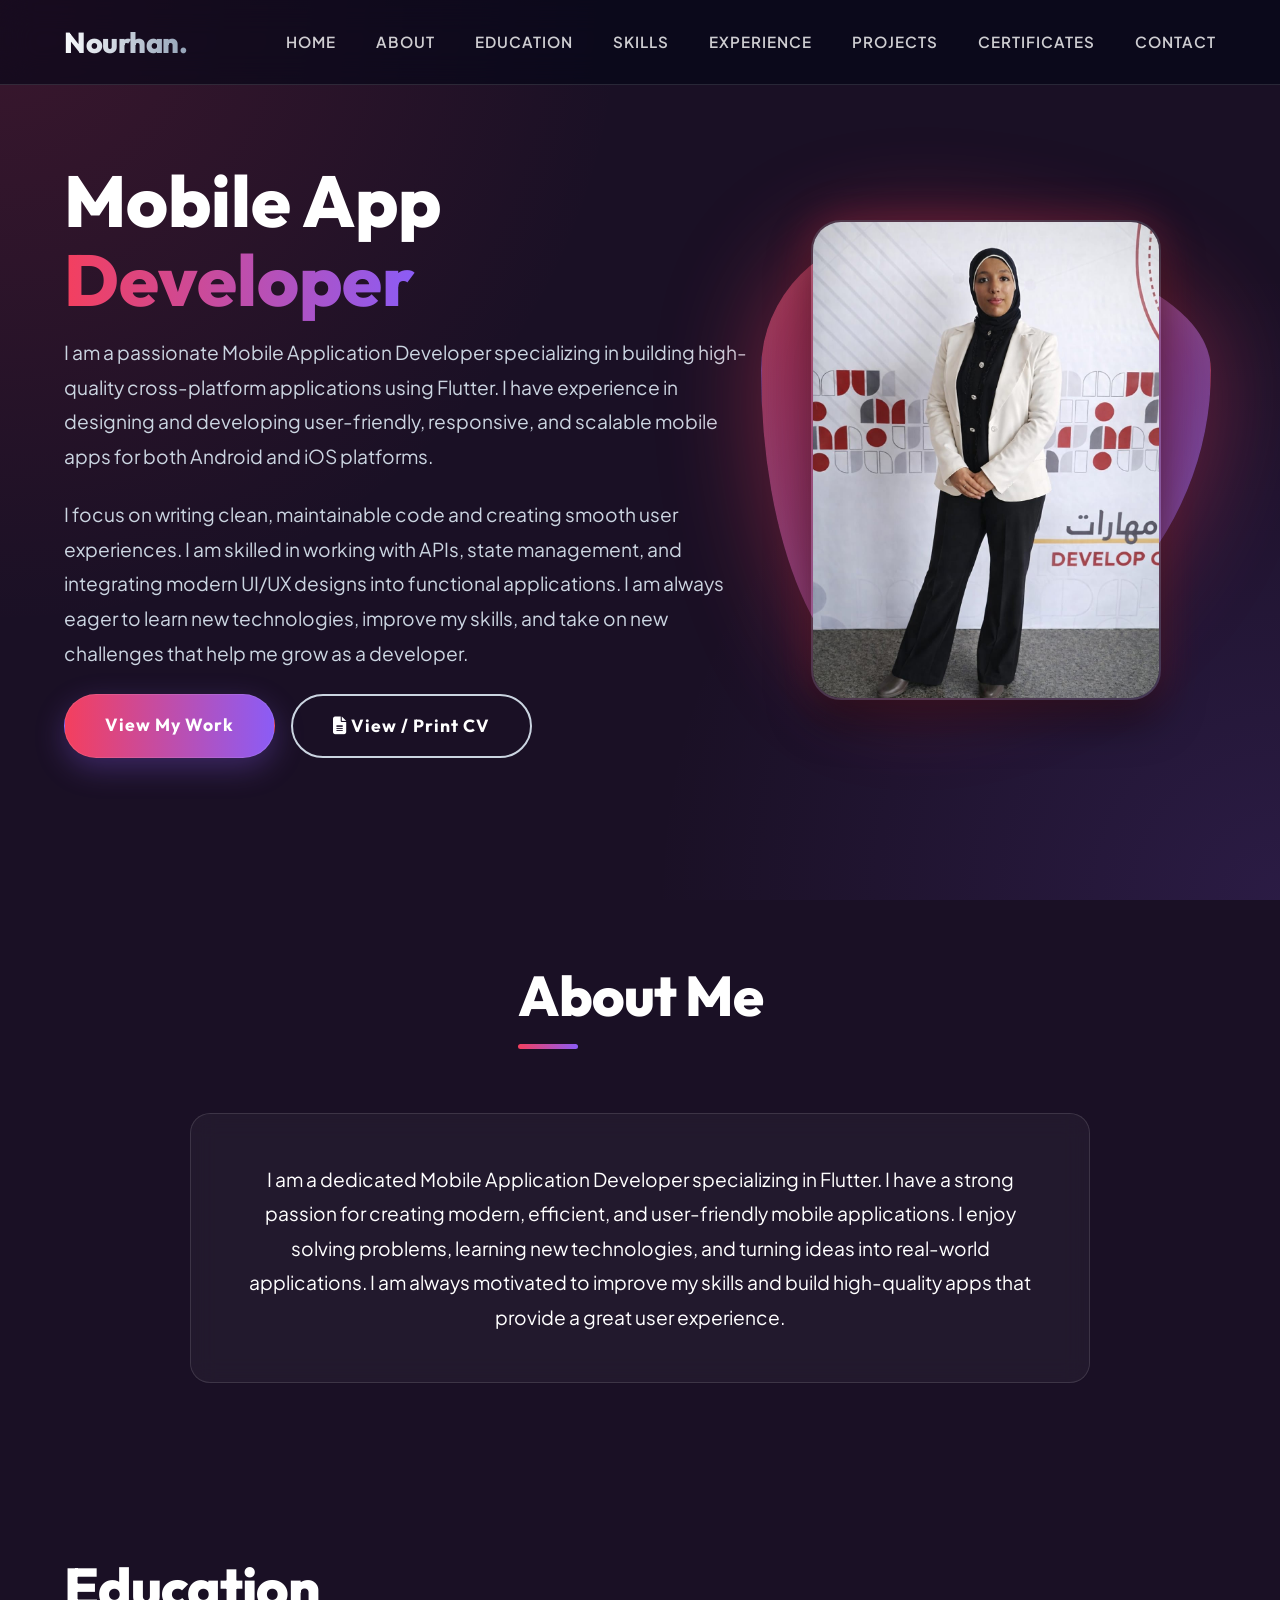
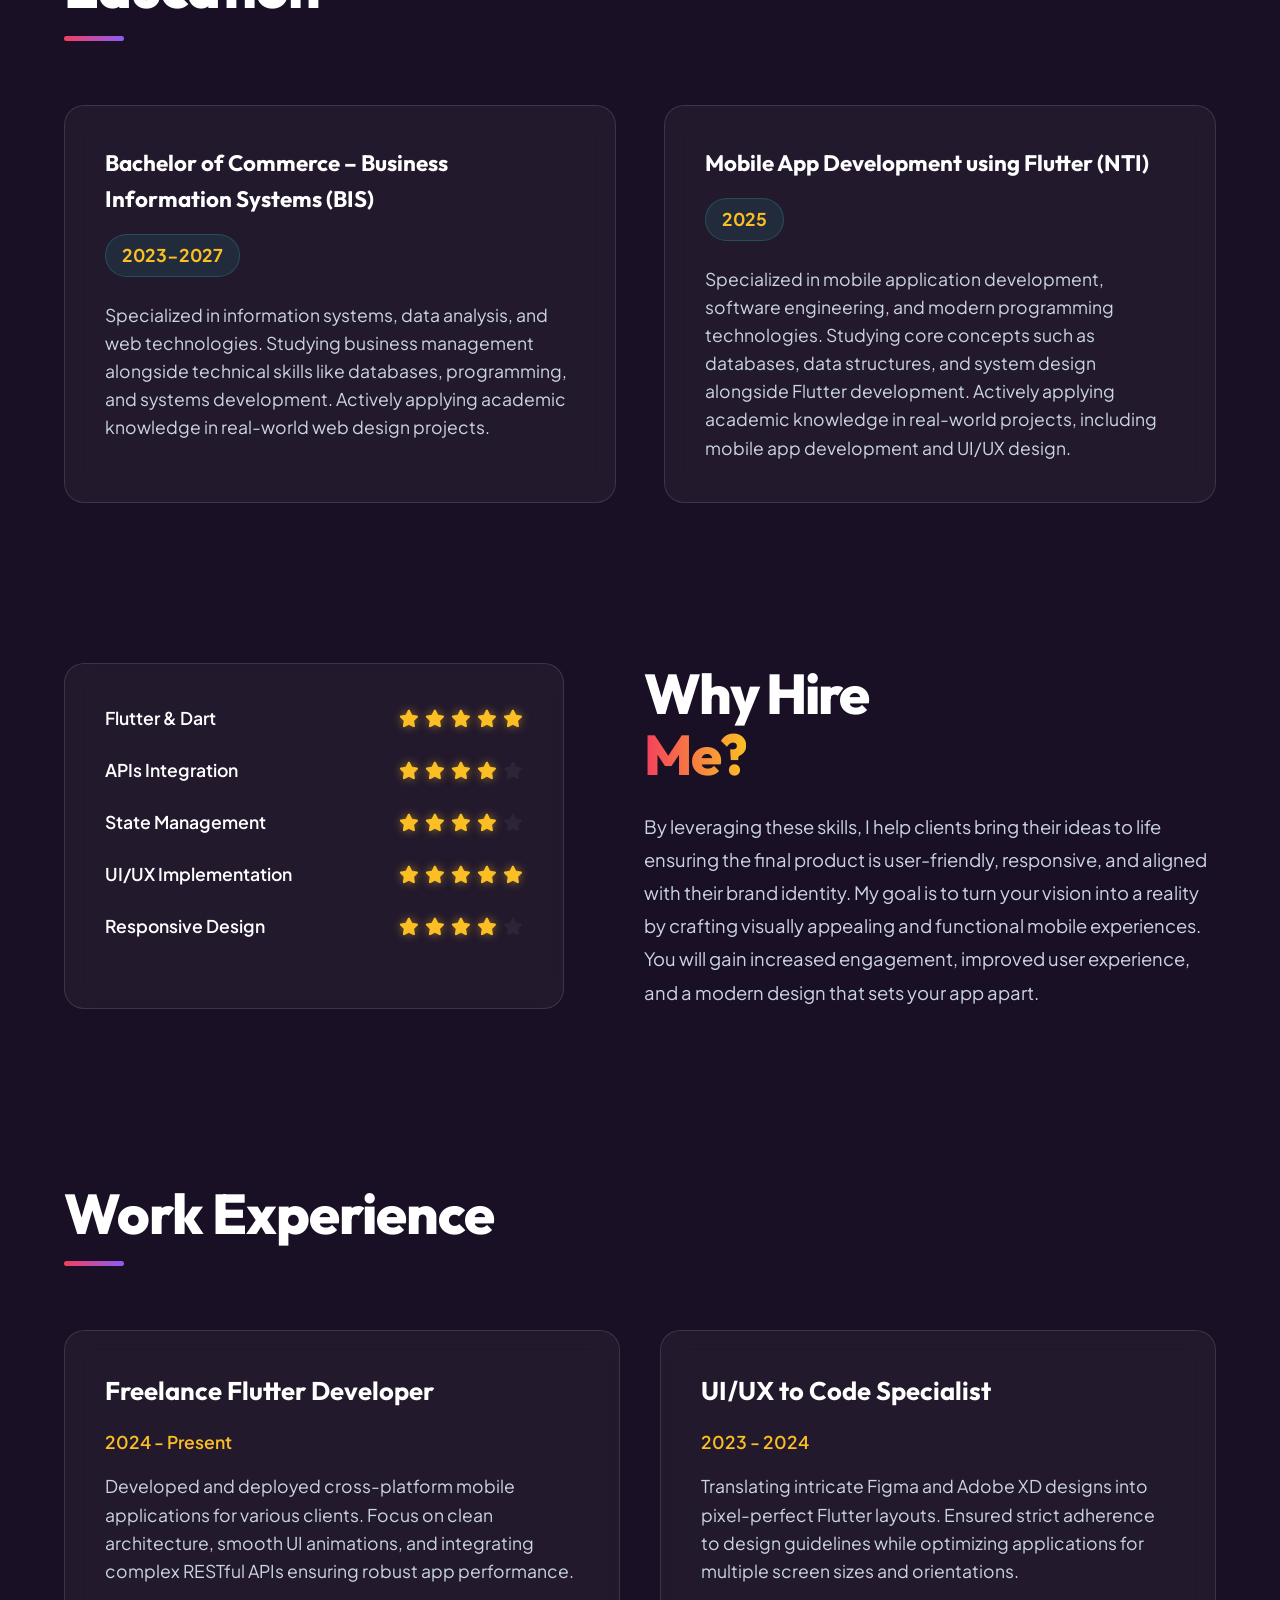
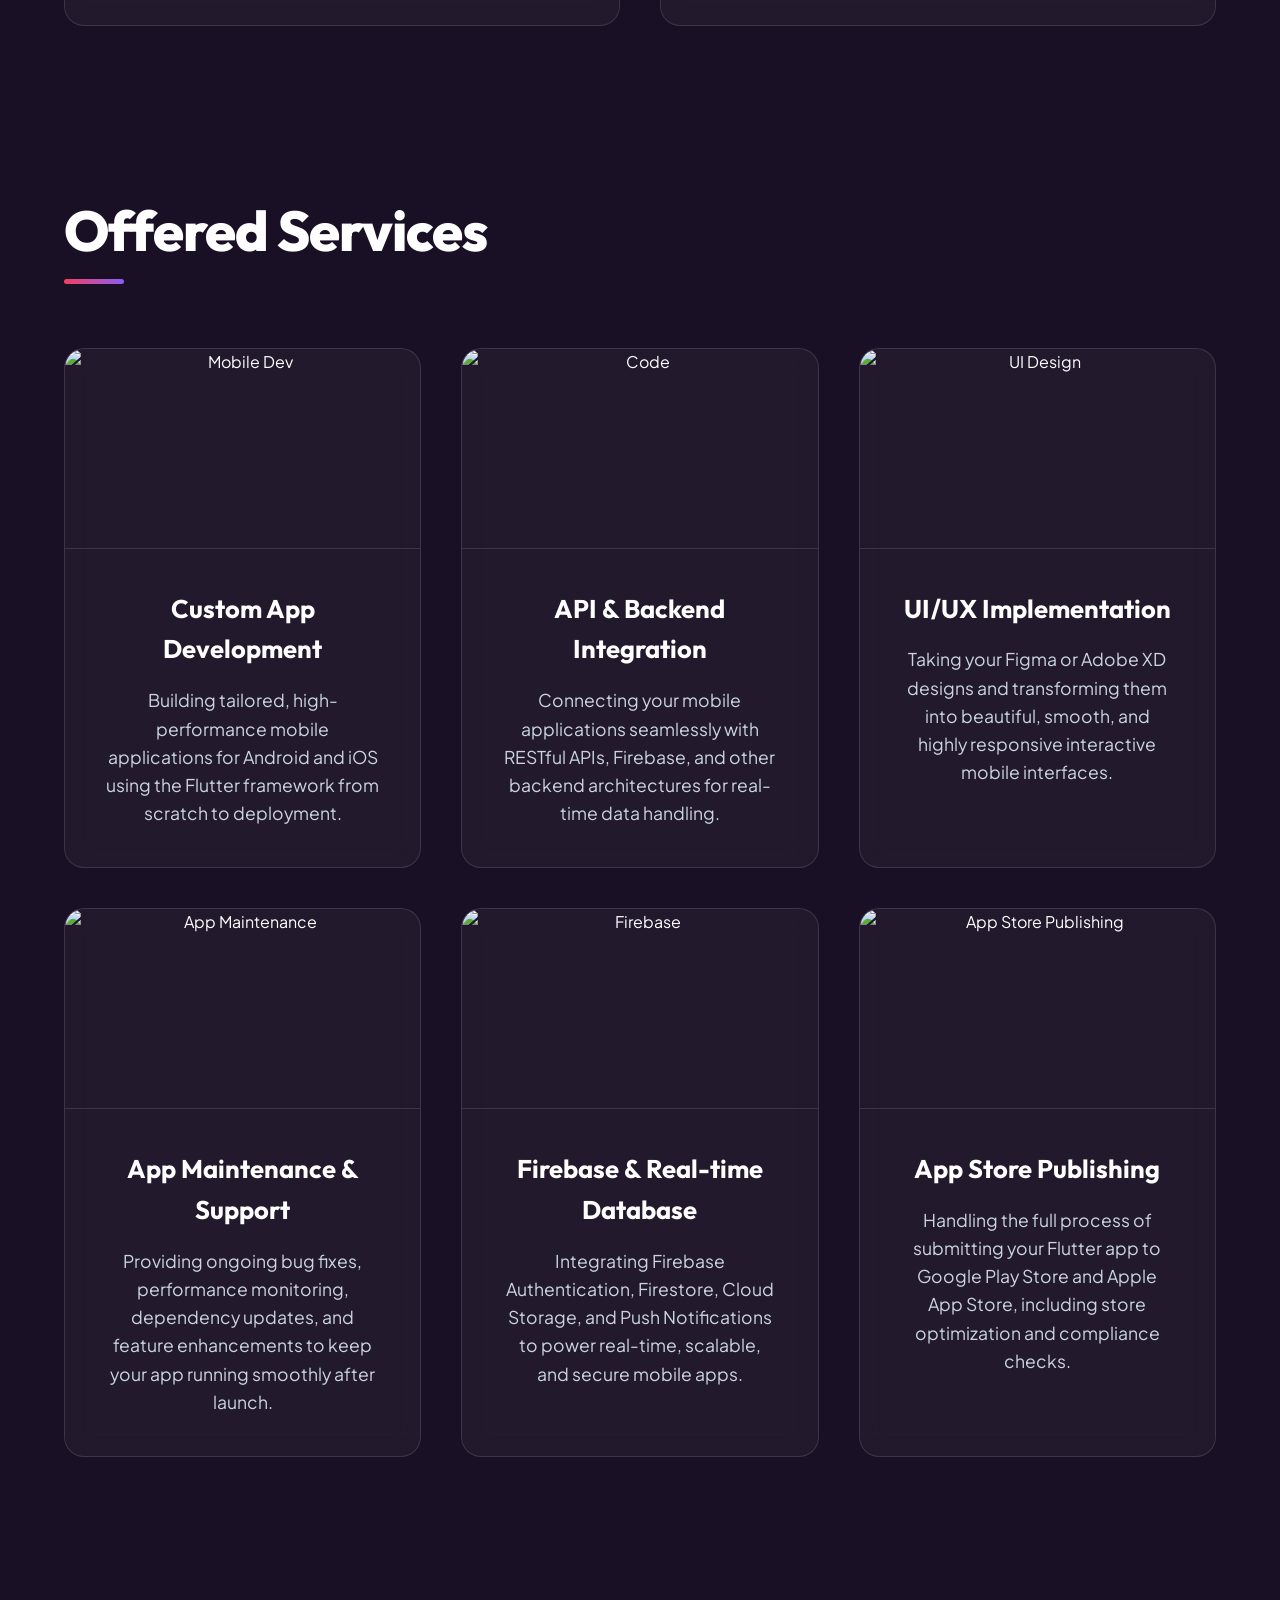
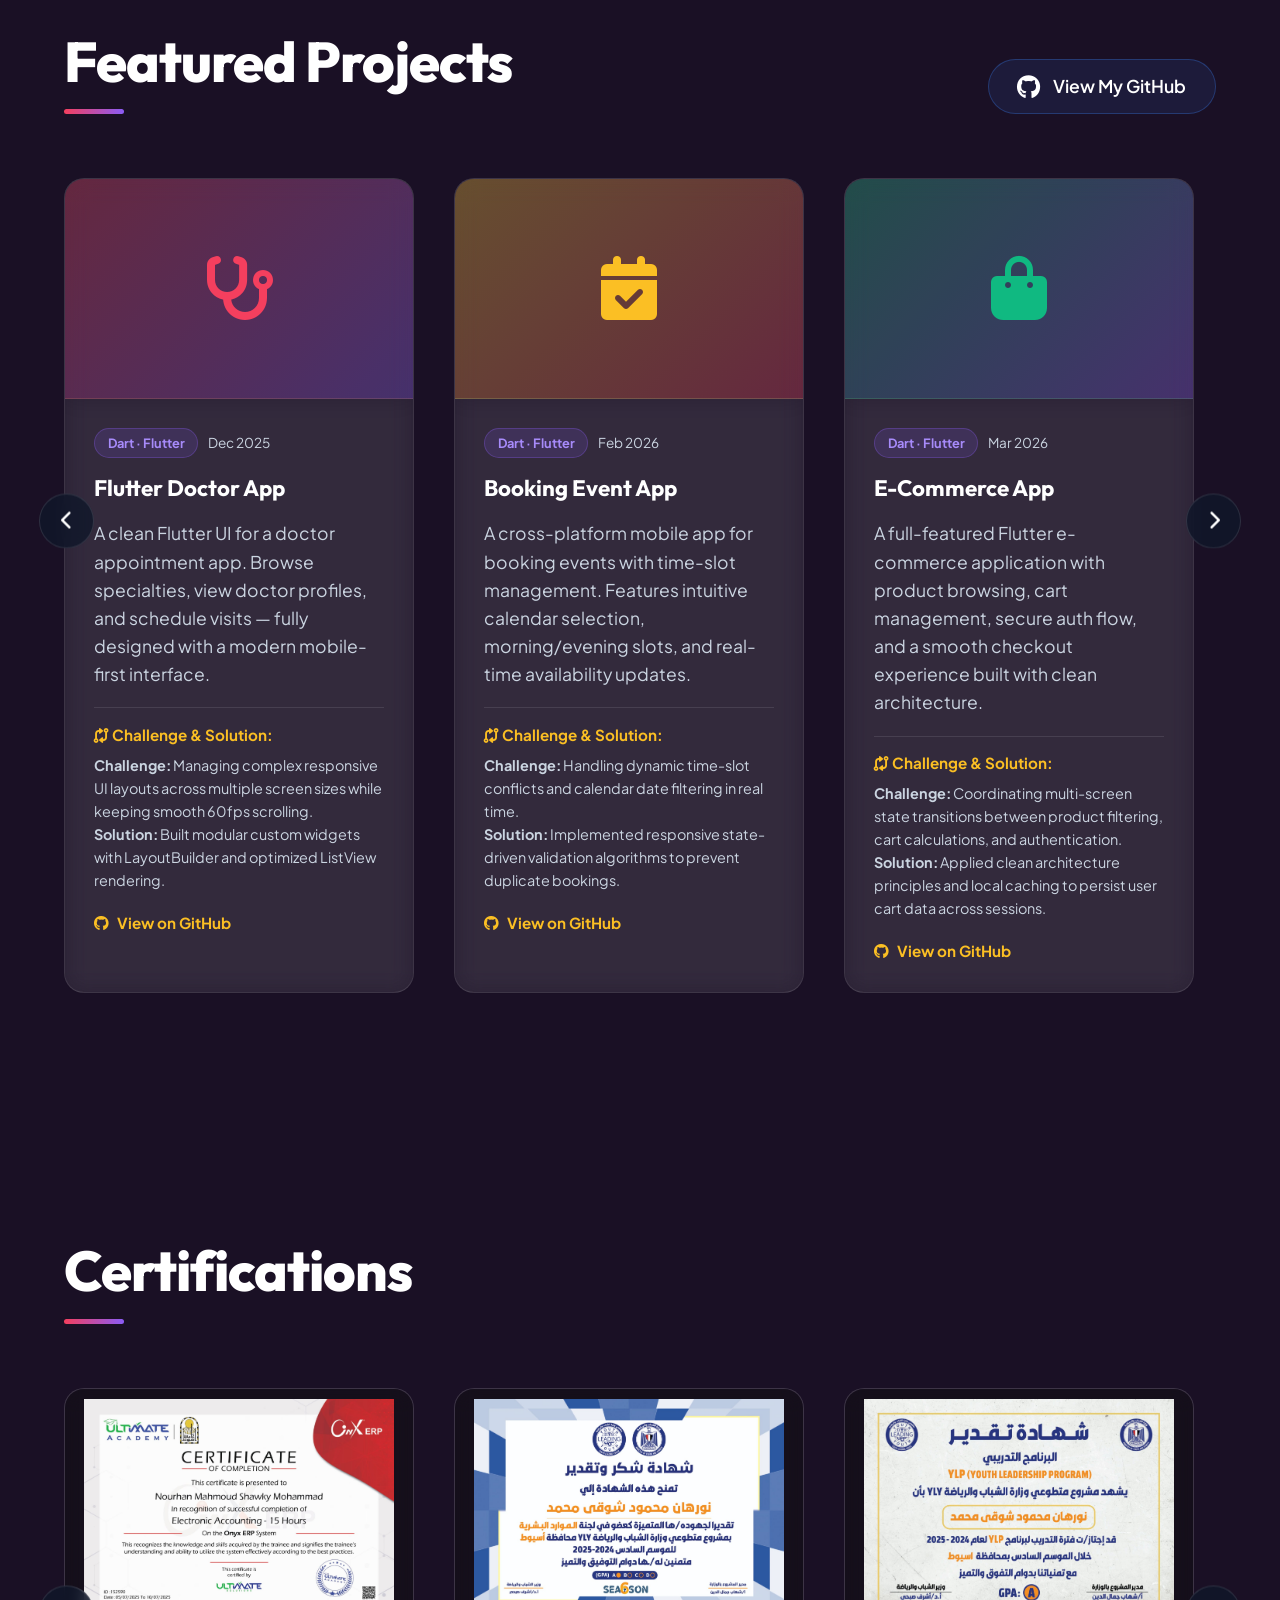
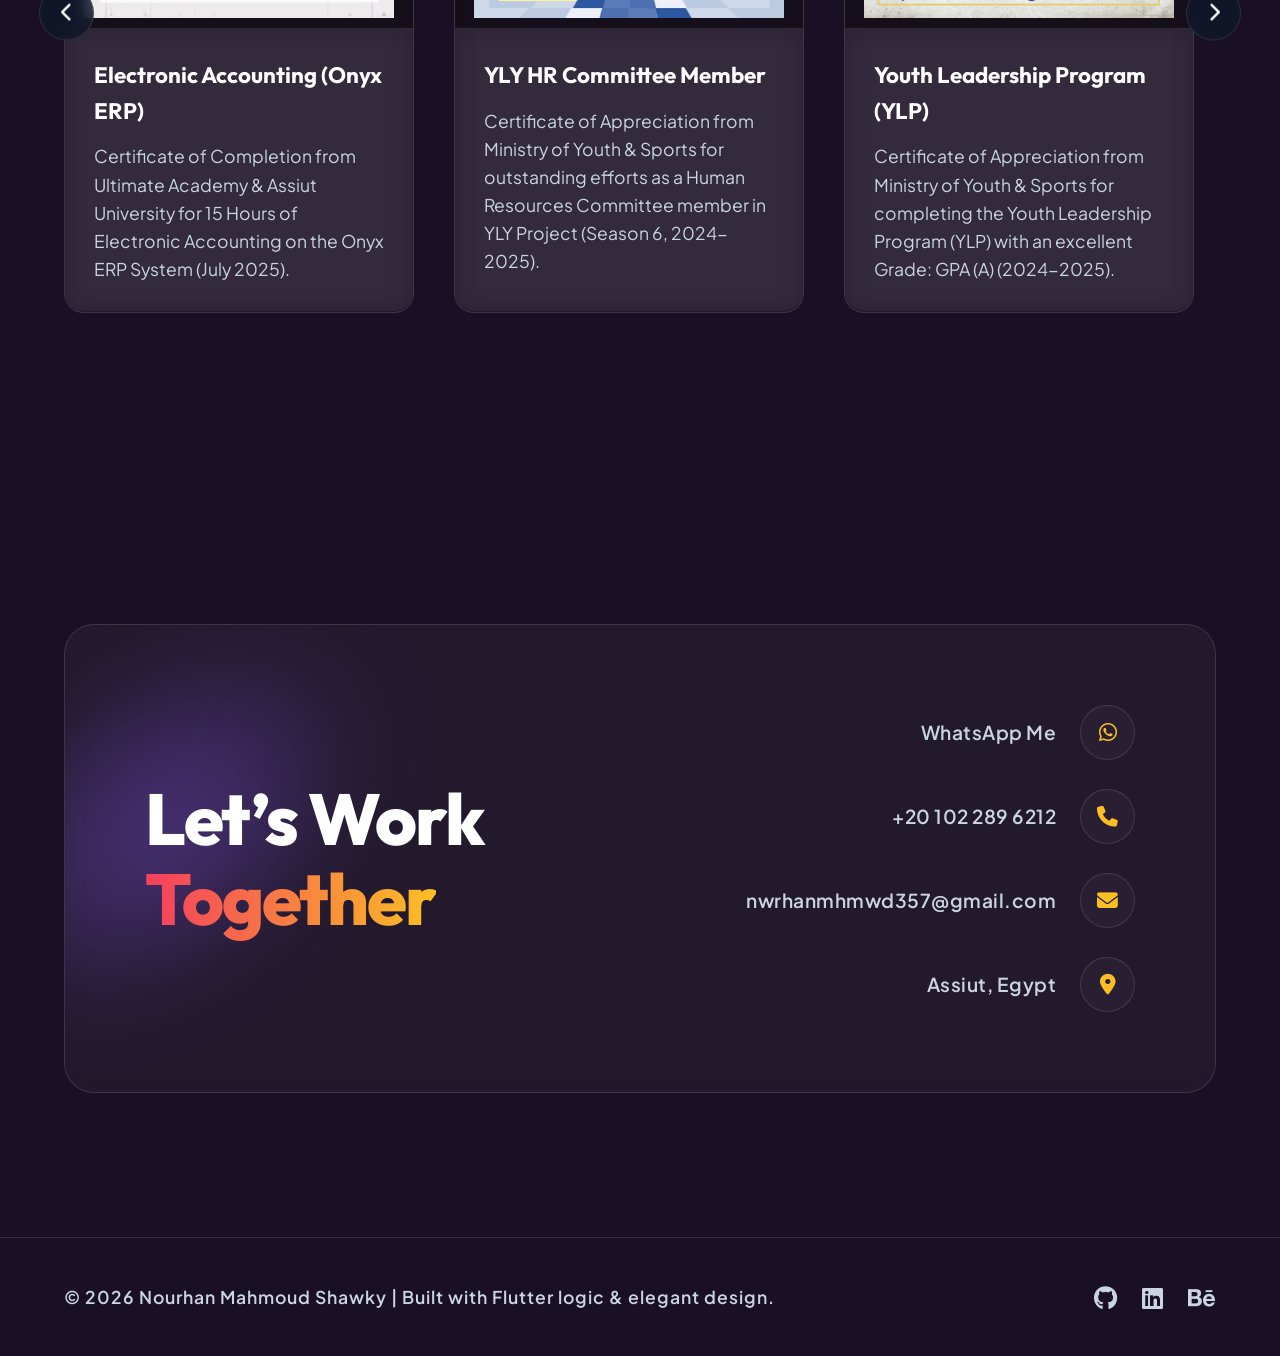
==== commit fbd3f317: "Update portfolio with real GitHub projects, challenges & solutions, all certifications, mobile menu," ====
--- a/index.html
+++ b/index.html
@@ -4,6 +4,7 @@
     <meta charset="UTF-8">
     <meta name="viewport" content="width=device-width, initial-scale=1.0">
     <title>Nourhan Mahmoud - Mobile App Developer</title>
+    <meta name="description" content="Nourhan Mahmoud – Mobile App Developer specializing in Flutter. Building high-quality cross-platform apps for Android and iOS with clean UI/UX and API integration.">
     <!-- Ultra Modern Sans-Serif Fonts -->
     <link href="https://fonts.googleapis.com/css2?family=Outfit:wght@300;400;600;800&family=Plus+Jakarta+Sans:wght@400;600;700&display=swap" rel="stylesheet">
     <link rel="stylesheet" href="https://cdnjs.cloudflare.com/ajax/libs/font-awesome/6.4.0/css/all.min.css">
@@ -234,7 +235,31 @@
         .footer-socials a { color: var(--text-muted); transition: var(--transition); text-decoration: none; }
         .footer-socials a:hover { color: var(--accent); transform: scale(1.1); text-shadow: 0 0 10px rgba(45, 212, 191, 0.5); }
 
+        /* Hamburger menu */
+        .hamburger {
+            display: none; background: none; border: 1px solid var(--card-border);
+            color: var(--text-main); width: 45px; height: 45px; border-radius: 10px;
+            font-size: 1.2rem; cursor: pointer; align-items: center; justify-content: center;
+            transition: var(--transition);
+        }
+        .hamburger:hover { border-color: var(--primary); color: var(--primary); }
+
+        /* Active nav link highlight */
+        .nav-links a.active { color: var(--accent) !important; opacity: 1 !important; }
+
         @media (max-width: 900px) {
+            .hamburger { display: flex; }
+            .nav-links {
+                display: none; flex-direction: column; gap: 0;
+                position: fixed; top: 70px; left: 0; right: 0;
+                background: rgba(11, 17, 32, 0.98); backdrop-filter: blur(20px);
+                -webkit-backdrop-filter: blur(20px);
+                padding: 1.5rem 0; border-bottom: 1px solid var(--card-border);
+                z-index: 999; box-shadow: 0 10px 30px rgba(0,0,0,0.5);
+            }
+            .nav-links.open { display: flex; }
+            .nav-links li { width: 100%; text-align: center; }
+            .nav-links a { display: block; padding: 1rem 2rem; font-size: 1rem; }
             .flex-row { flex-direction: column; gap: 3rem; }
             .skills-section { flex-direction: column; }
             .hero { flex-direction: column; text-align: center; padding-top: 7rem; min-height: auto;}
@@ -255,15 +280,19 @@
 
     <nav>
         <div class="logo">Nourhan.</div>
-        <ul class="nav-links">
+        <ul class="nav-links" id="nav-links">
             <li><a href="#home">Home</a></li>
             <li><a href="#about">About</a></li>
             <li><a href="#education">Education</a></li>
             <li><a href="#skills">Skills</a></li>
+            <li><a href="#experience">Experience</a></li>
             <li><a href="#projects">Projects</a></li>
             <li><a href="#certificates">Certificates</a></li>
             <li><a href="#contact">Contact</a></li>
         </ul>
+        <button class="hamburger" id="hamburger-btn" aria-label="Toggle navigation">
+            <i class="fa-solid fa-bars"></i>
+        </button>
     </nav>
 
     <section id="home" class="hero">
@@ -274,12 +303,12 @@
             <div style="display: flex; gap: 1rem; flex-wrap: wrap; margin-top: 1.5rem;">
                 <a href="#projects" class="hero-btn">View My Work</a>
                 <!-- مسار ملف السيرة الذاتية (CV) هنا -->
-                <a href="Nourhan_CV.pdf" target="_blank" class="hero-btn secondary"><i class="fa-solid fa-download"></i> Download CV</a>
+                <a href="cv.html" target="_blank" class="hero-btn secondary"><i class="fa-solid fa-file-lines"></i> View / Print CV</a>
             </div>
         </div>
         <div class="hero-right">
             <div class="blob"></div>
-            <img src="picture/WhatsApp Image 2026-04-05 at 12.38.16 PM.jpeg" alt="Nourhan Profile" class="hero-img">
+            <img src="picture/WhatsApp%20Image%202026-04-05%20at%2012.38.16%20PM.jpeg" alt="Nourhan Profile" class="hero-img">
         </div>
     </section>
 
@@ -402,6 +431,27 @@
                     <p>Taking your Figma or Adobe XD designs and transforming them into beautiful, smooth, and highly responsive interactive mobile interfaces.</p>
                 </div>
             </div>
+            <div class="service-card glass-card" style="padding: 0; align-items: stretch; text-align: center;">
+                <img src="https://images.unsplash.com/photo-1607252650355-f7fd0460ccdb?q=80&w=600&auto=format&fit=crop" alt="App Maintenance" style="width: 100%; height: 200px; object-fit: cover; border-bottom: 1px solid var(--card-border);">
+                <div style="padding: 2.5rem;">
+                    <h3>App Maintenance & Support</h3>
+                    <p>Providing ongoing bug fixes, performance monitoring, dependency updates, and feature enhancements to keep your app running smoothly after launch.</p>
+                </div>
+            </div>
+            <div class="service-card glass-card" style="padding: 0; align-items: stretch; text-align: center;">
+                <img src="https://images.unsplash.com/photo-1614680376573-df3480f0c6ff?q=80&w=600&auto=format&fit=crop" alt="Firebase" style="width: 100%; height: 200px; object-fit: cover; border-bottom: 1px solid var(--card-border);">
+                <div style="padding: 2.5rem;">
+                    <h3>Firebase & Real-time Database</h3>
+                    <p>Integrating Firebase Authentication, Firestore, Cloud Storage, and Push Notifications to power real-time, scalable, and secure mobile apps.</p>
+                </div>
+            </div>
+            <div class="service-card glass-card" style="padding: 0; align-items: stretch; text-align: center;">
+                <img src="https://images.unsplash.com/photo-1512941937669-90a1b58e7e9c?q=80&w=600&auto=format&fit=crop" alt="App Store Publishing" style="width: 100%; height: 200px; object-fit: cover; border-bottom: 1px solid var(--card-border);">
+                <div style="padding: 2.5rem;">
+                    <h3>App Store Publishing</h3>
+                    <p>Handling the full process of submitting your Flutter app to Google Play Store and Apple App Store, including store optimization and compliance checks.</p>
+                </div>
+            </div>
         </div>
     </section>
 
@@ -417,65 +467,127 @@
             <button class="scroll-btn left" onclick="scrollSlider('projects-slider', -1)"><i class="fa-solid fa-chevron-left"></i></button>
 
             <div class="slider-container" id="projects-slider">
-                <!-- Project 1: Patient App (Main) -->
-                <div class="card glass-card">
-                    <div class="card-img-container" style="height: 400px; background: rgba(0,0,0,0.4);">
-                        <img src="picture/WhatsApp Image 2026-03-31 at 7.13.00 AM.jpeg" alt="Dental Services" style="width: 100%; height: 100%; object-fit: contain; position: absolute; top:0; left:0; z-index: 10; padding: 15px;">
-                    </div>
-                    <div class="card-content">
-                        <h3 class="card-title">Dental Clinic (Patient App)</h3>
-                        <p class="card-desc">A complete Flutter application for dental clinics, allowing patients to browse services (Whitening, Implants) and book appointments with specialized dentists.</p>
-                        <div style="margin-top: 1.5rem; border-top: 1px solid rgba(255,255,255,0.1); padding-top: 1rem;">
-                            <h4 style="color: var(--accent); font-size: 1rem; margin-bottom: 0.5rem;"><i class="fa-solid fa-code-compare"></i> Challenge & Solution:</h4>
-                            <p class="card-desc" style="font-size: 0.95rem;"><strong>Challenge:</strong> Ensuring a smooth UI while loading extensive lists of dental services and images.<br><strong>Solution:</strong> Used cached network images and optimized Flutter's ListView builder for high-performance rendering.</p>
-                        </div>
-                    </div>
-                </div>
-
-                <!-- Project 2: Doctor Dashboard -->
-                <div class="card glass-card">
-                    <div class="card-img-container" style="height: 400px; background: rgba(0,0,0,0.4);">
-                        <img src="picture/WhatsApp Image 2026-03-31 at 7.13.00 AM (1).jpeg" alt="Doctor Dashboard" style="width: 100%; height: 100%; object-fit: contain; position: absolute; top:0; left:0; z-index: 10; padding: 15px;">
-                    </div>
-                    <div class="card-content">
-                        <h3 class="card-title">Clinic App (Doctor Panel)</h3>
-                        <p class="card-desc">A dedicated interface for dentists to check their schedules, manage daily appointments, and stay connected with their patients efficiently.</p>
-                        <div style="margin-top: 1.5rem; border-top: 1px solid rgba(255,255,255,0.1); padding-top: 1rem;">
-                            <h4 style="color: var(--accent); font-size: 1rem; margin-bottom: 0.5rem;"><i class="fa-solid fa-code-compare"></i> Challenge & Solution:</h4>
-                            <p class="card-desc" style="font-size: 0.95rem;"><strong>Challenge:</strong> Providing a real-time, categorized overview of a dynamic daily schedule.<br><strong>Solution:</strong> Integrated real-time Firebase listeners with complex indexing to separate past, current, and future appointments efficiently.</p>
-                        </div>
-                    </div>
-                </div>
-
-                <!-- Project 3: Booking System -->
-                <div class="card glass-card">
-                    <div class="card-img-container" style="height: 400px; background: rgba(0,0,0,0.4);">
-                        <img src="picture/WhatsApp Image 2026-03-31 at 7.13.00 AM (2).jpeg" alt="Booking System" style="width: 100%; height: 100%; object-fit: contain; position: absolute; top:0; left:0; z-index: 10; padding: 15px;">
-                    </div>
-                    <div class="card-content">
-                        <h3 class="card-title">Smart Booking System</h3>
-                        <p class="card-desc">Features an intuitive calendar and time-slot selection system (Morning/Evening slots) allowing users to pick their preferred time for a check-up.</p>
-                        <div style="margin-top: 1.5rem; border-top: 1px solid rgba(255,255,255,0.1); padding-top: 1rem;">
-                            <h4 style="color: var(--accent); font-size: 1rem; margin-bottom: 0.5rem;"><i class="fa-solid fa-code-compare"></i> Challenge & Solution:</h4>
-                            <p class="card-desc" style="font-size: 0.95rem;"><strong>Challenge:</strong> Handling concurrency where two patients might attempt to book the exact same time slot simultaneously.<br><strong>Solution:</strong> Implemented optimistic UI updates with backend transaction locks to guarantee slot exclusivity.</p>
-                        </div>
-                    </div>
-                </div>
-
-                <!-- Project 4: Authentication -->
-                <div class="card glass-card">
-                    <div class="card-img-container" style="height: 400px; background: rgba(0,0,0,0.4);">
-                        <img src="picture/WhatsApp Image 2026-03-31 at 7.13.00 AM (3).jpeg" alt="Authentication" style="width: 100%; height: 100%; object-fit: contain; position: absolute; top:0; left:0; z-index: 10; padding: 15px;">
-                    </div>
-                    <div class="card-content">
-                        <h3 class="card-title">Secure Authentication</h3>
-                        <p class="card-desc">A custom-built secure login and registration system with a clean UI, ensuring patient data and doctor accounts are kept private.</p>
-                        <div style="margin-top: 1.5rem; border-top: 1px solid rgba(255,255,255,0.1); padding-top: 1rem;">
-                            <h4 style="color: var(--accent); font-size: 1rem; margin-bottom: 0.5rem;"><i class="fa-solid fa-code-compare"></i> Challenge & Solution:</h4>
-                            <p class="card-desc" style="font-size: 0.95rem;"><strong>Challenge:</strong> Securing user data and keeping authentication states persistent across app restarts.<br><strong>Solution:</strong> Used secure internal storage for token caching and implemented an auto-login routing mechanism for a seamless UX.</p>
-                        </div>
-                    </div>
-                </div>
+
+                <!-- Project 1: flutter_doctor_app -->
+                <div class="card glass-card">
+                    <div class="card-img-container" style="height: 220px; background: linear-gradient(135deg, rgba(244,63,94,0.3), rgba(139,92,246,0.3));">
+                        <div class="card-img-placeholder">
+                            <i class="fa-solid fa-stethoscope" style="font-size: 4rem; color: var(--primary);"></i>
+                        </div>
+                    </div>
+                    <div class="card-content">
+                        <div style="display:flex; align-items:center; gap:0.6rem; margin-bottom:0.8rem;">
+                            <span style="background:rgba(139,92,246,0.15); border:1px solid rgba(139,92,246,0.3); color:#a78bfa; padding:0.25rem 0.8rem; border-radius:50px; font-size:0.8rem; font-weight:700;">Dart · Flutter</span>
+                            <span style="color:var(--text-muted); font-size:0.85rem;">Dec 2025</span>
+                        </div>
+                        <h3 class="card-title">Flutter Doctor App</h3>
+                        <p class="card-desc">A clean Flutter UI for a doctor appointment app. Browse specialties, view doctor profiles, and schedule visits — fully designed with a modern mobile-first interface.</p>
+                        <div style="margin-top: 1.2rem; border-top: 1px solid rgba(255,255,255,0.1); padding-top: 0.9rem;">
+                            <h4 style="color: var(--accent); font-size: 0.95rem; margin-bottom: 0.4rem;"><i class="fa-solid fa-code-compare"></i> Challenge & Solution:</h4>
+                            <p class="card-desc" style="font-size: 0.9rem; line-height: 1.6;"><strong>Challenge:</strong> Managing complex responsive UI layouts across multiple screen sizes while keeping smooth 60fps scrolling.<br><strong>Solution:</strong> Built modular custom widgets with LayoutBuilder and optimized ListView rendering.</p>
+                        </div>
+                        <a href="https://github.com/nmotako27-lgtm/flutter_doctor_app" target="_blank" style="display:inline-flex; align-items:center; gap:0.5rem; margin-top:1.2rem; color:var(--accent); font-weight:700; text-decoration:none; font-size:0.95rem;">
+                            <i class="fa-brands fa-github"></i> View on GitHub
+                        </a>
+                    </div>
+                </div>
+
+                <!-- Project 2: booking-event-app -->
+                <div class="card glass-card">
+                    <div class="card-img-container" style="height: 220px; background: linear-gradient(135deg, rgba(251,191,36,0.3), rgba(244,63,94,0.3));">
+                        <div class="card-img-placeholder">
+                            <i class="fa-solid fa-calendar-check" style="font-size: 4rem; color: var(--accent);"></i>
+                        </div>
+                    </div>
+                    <div class="card-content">
+                        <div style="display:flex; align-items:center; gap:0.6rem; margin-bottom:0.8rem;">
+                            <span style="background:rgba(139,92,246,0.15); border:1px solid rgba(139,92,246,0.3); color:#a78bfa; padding:0.25rem 0.8rem; border-radius:50px; font-size:0.8rem; font-weight:700;">Dart · Flutter</span>
+                            <span style="color:var(--text-muted); font-size:0.85rem;">Feb 2026</span>
+                        </div>
+                        <h3 class="card-title">Booking Event App</h3>
+                        <p class="card-desc">A cross-platform mobile app for booking events with time-slot management. Features intuitive calendar selection, morning/evening slots, and real-time availability updates.</p>
+                        <div style="margin-top: 1.2rem; border-top: 1px solid rgba(255,255,255,0.1); padding-top: 0.9rem;">
+                            <h4 style="color: var(--accent); font-size: 0.95rem; margin-bottom: 0.4rem;"><i class="fa-solid fa-code-compare"></i> Challenge & Solution:</h4>
+                            <p class="card-desc" style="font-size: 0.9rem; line-height: 1.6;"><strong>Challenge:</strong> Handling dynamic time-slot conflicts and calendar date filtering in real time.<br><strong>Solution:</strong> Implemented responsive state-driven validation algorithms to prevent duplicate bookings.</p>
+                        </div>
+                        <a href="https://github.com/nmotako27-lgtm/booking-event-app" target="_blank" style="display:inline-flex; align-items:center; gap:0.5rem; margin-top:1.2rem; color:var(--accent); font-weight:700; text-decoration:none; font-size:0.95rem;">
+                            <i class="fa-brands fa-github"></i> View on GitHub
+                        </a>
+                    </div>
+                </div>
+
+                <!-- Project 3: E-commerce -->
+                <div class="card glass-card">
+                    <div class="card-img-container" style="height: 220px; background: linear-gradient(135deg, rgba(16,185,129,0.3), rgba(139,92,246,0.3));">
+                        <div class="card-img-placeholder">
+                            <i class="fa-solid fa-bag-shopping" style="font-size: 4rem; color: #10b981;"></i>
+                        </div>
+                    </div>
+                    <div class="card-content">
+                        <div style="display:flex; align-items:center; gap:0.6rem; margin-bottom:0.8rem;">
+                            <span style="background:rgba(139,92,246,0.15); border:1px solid rgba(139,92,246,0.3); color:#a78bfa; padding:0.25rem 0.8rem; border-radius:50px; font-size:0.8rem; font-weight:700;">Dart · Flutter</span>
+                            <span style="color:var(--text-muted); font-size:0.85rem;">Mar 2026</span>
+                        </div>
+                        <h3 class="card-title">E-Commerce App</h3>
+                        <p class="card-desc">A full-featured Flutter e-commerce application with product browsing, cart management, secure auth flow, and a smooth checkout experience built with clean architecture.</p>
+                        <div style="margin-top: 1.2rem; border-top: 1px solid rgba(255,255,255,0.1); padding-top: 0.9rem;">
+                            <h4 style="color: var(--accent); font-size: 0.95rem; margin-bottom: 0.4rem;"><i class="fa-solid fa-code-compare"></i> Challenge & Solution:</h4>
+                            <p class="card-desc" style="font-size: 0.9rem; line-height: 1.6;"><strong>Challenge:</strong> Coordinating multi-screen state transitions between product filtering, cart calculations, and authentication.<br><strong>Solution:</strong> Applied clean architecture principles and local caching to persist user cart data across sessions.</p>
+                        </div>
+                        <a href="https://github.com/nmotako27-lgtm/E-commerce" target="_blank" style="display:inline-flex; align-items:center; gap:0.5rem; margin-top:1.2rem; color:var(--accent); font-weight:700; text-decoration:none; font-size:0.95rem;">
+                            <i class="fa-brands fa-github"></i> View on GitHub
+                        </a>
+                    </div>
+                </div>
+
+                <!-- Project 4: doc-time-with-a-server-as-a-backend -->
+                <div class="card glass-card">
+                    <div class="card-img-container" style="height: 220px; background: linear-gradient(135deg, rgba(59,130,246,0.3), rgba(244,63,94,0.3));">
+                        <div class="card-img-placeholder">
+                            <i class="fa-solid fa-server" style="font-size: 4rem; color: #3b82f6;"></i>
+                        </div>
+                    </div>
+                    <div class="card-content">
+                        <div style="display:flex; align-items:center; gap:0.6rem; margin-bottom:0.8rem;">
+                            <span style="background:rgba(139,92,246,0.15); border:1px solid rgba(139,92,246,0.3); color:#a78bfa; padding:0.25rem 0.8rem; border-radius:50px; font-size:0.8rem; font-weight:700;">Dart · Flutter · REST API</span>
+                            <span style="color:var(--text-muted); font-size:0.85rem;">May 2026</span>
+                        </div>
+                        <h3 class="card-title">Doc Time (API Backend)</h3>
+                        <p class="card-desc">A doctor appointment Flutter app integrated with a real server backend. Handles authentication, doctor listing, appointment booking, and data persistence via RESTful APIs.</p>
+                        <div style="margin-top: 1.2rem; border-top: 1px solid rgba(255,255,255,0.1); padding-top: 0.9rem;">
+                            <h4 style="color: var(--accent); font-size: 0.95rem; margin-bottom: 0.4rem;"><i class="fa-solid fa-code-compare"></i> Challenge & Solution:</h4>
+                            <p class="card-desc" style="font-size: 0.9rem; line-height: 1.6;"><strong>Challenge:</strong> Synchronizing client UI with server responses, handling network latency, and token management.<br><strong>Solution:</strong> Built a centralized API client with error-handling interceptors and async state management.</p>
+                        </div>
+                        <a href="https://github.com/nmotako27-lgtm/doc-time-with-a-server-as-a-backend" target="_blank" style="display:inline-flex; align-items:center; gap:0.5rem; margin-top:1.2rem; color:var(--accent); font-weight:700; text-decoration:none; font-size:0.95rem;">
+                            <i class="fa-brands fa-github"></i> View on GitHub
+                        </a>
+                    </div>
+                </div>
+
+                <!-- Project 5: fastfood-website -->
+                <div class="card glass-card">
+                    <div class="card-img-container" style="height: 220px; background: linear-gradient(135deg, rgba(251,191,36,0.3), rgba(16,185,129,0.3));">
+                        <div class="card-img-placeholder">
+                            <i class="fa-solid fa-burger" style="font-size: 4rem; color: var(--accent);"></i>
+                        </div>
+                    </div>
+                    <div class="card-content">
+                        <div style="display:flex; align-items:center; gap:0.6rem; margin-bottom:0.8rem;">
+                            <span style="background:rgba(16,185,129,0.15); border:1px solid rgba(16,185,129,0.3); color:#34d399; padding:0.25rem 0.8rem; border-radius:50px; font-size:0.8rem; font-weight:700;">HTML · CSS · Web</span>
+                            <span style="color:var(--text-muted); font-size:0.85rem;">Jun 2026</span>
+                        </div>
+                        <h3 class="card-title">Fast Food Website</h3>
+                        <p class="card-desc">A modern, responsive fast food restaurant website with an appetizing UI. Features menu display, ordering interface, and smooth CSS animations — deployed on GitHub Pages.</p>
+                        <div style="margin-top: 1.2rem; border-top: 1px solid rgba(255,255,255,0.1); padding-top: 0.9rem;">
+                            <h4 style="color: var(--accent); font-size: 0.95rem; margin-bottom: 0.4rem;"><i class="fa-solid fa-code-compare"></i> Challenge & Solution:</h4>
+                            <p class="card-desc" style="font-size: 0.9rem; line-height: 1.6;"><strong>Challenge:</strong> Crafting responsive grid layouts and animations across diverse screen resolutions without performance lag.<br><strong>Solution:</strong> Used CSS Grid/Flexbox with hardware-accelerated transforms and media query breakpoints.</p>
+                        </div>
+                        <a href="https://github.com/nmotako27-lgtm/fastfood-website" target="_blank" style="display:inline-flex; align-items:center; gap:0.5rem; margin-top:1.2rem; color:var(--accent); font-weight:700; text-decoration:none; font-size:0.95rem;">
+                            <i class="fa-brands fa-github"></i> View on GitHub
+                        </a>
+                    </div>
+                </div>
+
             </div>
         </div>
     </section>
@@ -491,56 +603,78 @@
             <div class="slider-container" id="certs-slider">
                 <!-- Certificate 1: Ultimate Academy Onyx ERP -->
                 <div class="card glass-card">
-                    <div class="card-img-container">
-                        <img src="picture/WhatsApp Image 2026-03-31 at 7.10.29 AM.jpeg" alt="Ultimate Academy" style="width: 100%; height: 100%; object-fit: cover; position: absolute; top:0; left:0; z-index: 10;">
+                    <div class="card-img-container" style="height: 240px; background: rgba(0,0,0,0.4);">
+                        <img src="picture/WhatsApp%20Image%202026-03-31%20at%207.07.30%20AM.jpeg" alt="Onyx ERP Certificate" style="width: 100%; height: 100%; object-fit: contain; position: absolute; top:0; left:0; z-index: 10; padding: 10px;">
                     </div>
                     <div class="card-content">
                         <h3 class="card-title">Electronic Accounting (Onyx ERP)</h3>
-                        <p class="card-desc">Certificate of Completion from Ultimate Academy for successful completion of 15 Hours of Electronic Accounting on the Onyx ERP System.</p>
+                        <p class="card-desc">Certificate of Completion from Ultimate Academy & Assiut University for 15 Hours of Electronic Accounting on the Onyx ERP System (July 2025).</p>
                     </div>
                 </div>
 
                 <!-- Certificate 2: YLY HR Committee -->
                 <div class="card glass-card">
-                    <div class="card-img-container">
-                        <img src="picture/WhatsApp Image 2026-03-31 at 7.10.29 AM (1).jpeg" alt="YLY HR" style="width: 100%; height: 100%; object-fit: cover; position: absolute; top:0; left:0; z-index: 10;">
+                    <div class="card-img-container" style="height: 240px; background: rgba(0,0,0,0.4);">
+                        <img src="picture/WhatsApp%20Image%202026-03-31%20at%207.07.30%20AM%20%281%29.jpeg" alt="YLY HR Certificate" style="width: 100%; height: 100%; object-fit: contain; position: absolute; top:0; left:0; z-index: 10; padding: 10px;">
                     </div>
                     <div class="card-content">
                         <h3 class="card-title">YLY HR Committee Member</h3>
-                        <p class="card-desc">Certificate of Appreciation from the Ministry of Youth and Sports for outstanding efforts as a Human Resources Committee member in the YLY project.</p>
+                        <p class="card-desc">Certificate of Appreciation from Ministry of Youth & Sports for outstanding efforts as a Human Resources Committee member in YLY Project (Season 6, 2024-2025).</p>
                     </div>
                 </div>
 
                 <!-- Certificate 3: YLP Youth Leadership Program -->
                 <div class="card glass-card">
-                    <div class="card-img-container">
-                        <img src="picture/WhatsApp Image 2026-03-31 at 7.10.29 AM (2).jpeg" alt="YLP" style="width: 100%; height: 100%; object-fit: cover; position: absolute; top:0; left:0; z-index: 10;">
+                    <div class="card-img-container" style="height: 240px; background: rgba(0,0,0,0.4);">
+                        <img src="picture/WhatsApp%20Image%202026-03-31%20at%207.07.30%20AM%20%282%29.jpeg" alt="YLP Certificate" style="width: 100%; height: 100%; object-fit: contain; position: absolute; top:0; left:0; z-index: 10; padding: 10px;">
                     </div>
                     <div class="card-content">
                         <h3 class="card-title">Youth Leadership Program (YLP)</h3>
-                        <p class="card-desc">Certificate of Appreciation for successfully completing the Youth Leadership Program (YLP) training period 2024-2025.</p>
+                        <p class="card-desc">Certificate of Appreciation from Ministry of Youth & Sports for completing the Youth Leadership Program (YLP) with an excellent Grade: GPA (A) (2024-2025).</p>
                     </div>
                 </div>
 
                 <!-- Certificate 4: BIS Assiut OC Committee -->
                 <div class="card glass-card">
-                    <div class="card-img-container">
-                        <img src="picture/WhatsApp Image 2026-03-31 at 7.10.29 AM (3).jpeg" alt="BIS OC" style="width: 100%; height: 100%; object-fit: cover; position: absolute; top:0; left:0; z-index: 10;">
+                    <div class="card-img-container" style="height: 240px; background: rgba(0,0,0,0.4);">
+                        <img src="picture/WhatsApp%20Image%202026-03-31%20at%207.10.29%20AM.jpeg" alt="BIS OC Certificate" style="width: 100%; height: 100%; object-fit: contain; position: absolute; top:0; left:0; z-index: 10; padding: 10px;">
                     </div>
                     <div class="card-content">
                         <h3 class="card-title">OC Committee Member (BIS Assiut)</h3>
-                        <p class="card-desc">Certificate of Appreciation for being a key part of the Organizing Committee team and warmly welcoming newcomers.</p>
+                        <p class="card-desc">Certificate of Appreciation from BIS Assiut University for being a key Organizing Committee member warmly welcoming newcomers.</p>
                     </div>
                 </div>
 
                 <!-- Certificate 5: Advanced English Course -->
                 <div class="card glass-card">
-                    <div class="card-img-container">
-                        <img src="picture/WhatsApp Image 2026-03-31 at 7.07.30 AM (1).jpeg" alt="English Course" style="width: 100%; height: 100%; object-fit: cover; position: absolute; top:0; left:0; z-index: 10;">
+                    <div class="card-img-container" style="height: 240px; background: rgba(0,0,0,0.4);">
+                        <img src="picture/WhatsApp%20Image%202026-03-31%20at%207.10.29%20AM%20%281%29.jpeg" alt="English Course Certificate" style="width: 100%; height: 100%; object-fit: contain; position: absolute; top:0; left:0; z-index: 10; padding: 10px;">
                     </div>
                     <div class="card-content">
                         <h3 class="card-title">Advanced English Course (Level 12)</h3>
-                        <p class="card-desc">Certificate from the Computer Science Training Center for successfully completing the English Language General Course with a grade of 'Excellent'.</p>
+                        <p class="card-desc">Certificate from Computer Science Training Center & Sohag Governorate for completing Advanced English Course with Grade 'Excellent' (Dec 2024).</p>
+                    </div>
+                </div>
+
+                <!-- Certificate 6: Content Marketing -->
+                <div class="card glass-card">
+                    <div class="card-img-container" style="height: 240px; background: rgba(0,0,0,0.4);">
+                        <img src="picture/WhatsApp%20Image%202026-03-31%20at%207.10.29%20AM%20%282%29.jpeg" alt="Content Marketing Certificate" style="width: 100%; height: 100%; object-fit: contain; position: absolute; top:0; left:0; z-index: 10; padding: 10px;">
+                    </div>
+                    <div class="card-content">
+                        <h3 class="card-title">Content Marketing Training</h3>
+                        <p class="card-desc">Certificate of Appreciation from the British Cultural Center for Information Technology (BCCIT Academy) in Content Marketing with Grade 'Excellent' (Dec 2023).</p>
+                    </div>
+                </div>
+
+                <!-- Certificate 7: ASORC Summer Internship -->
+                <div class="card glass-card">
+                    <div class="card-img-container" style="height: 240px; background: rgba(0,0,0,0.4);">
+                        <img src="picture/WhatsApp%20Image%202026-03-31%20at%207.10.29%20AM%20%283%29.jpeg" alt="ASORC Summer Training" style="width: 100%; height: 100%; object-fit: contain; position: absolute; top:0; left:0; z-index: 10; padding: 10px;">
+                    </div>
+                    <div class="card-content">
+                        <h3 class="card-title">Summer Internship (ASORC Oil Refining)</h3>
+                        <p class="card-desc">Certificate from Assiut Oil Refining Company (ASORC) for completing the Summer Training Program for BIS university students (Summer 2024).</p>
                     </div>
                 </div>
             </div>
@@ -575,11 +709,10 @@
     </section>
 
     <footer>
-        <p>&copy; 2024 Nourhan Mahmoud Shawky | Built with Flutter logic & elegant design.</p>
+        <p>&copy; 2026 Nourhan Mahmoud Shawky | Built with Flutter logic & elegant design.</p>
         <div class="footer-socials">
             <a href="https://github.com/nmotako27-lgtm" target="_blank" title="GitHub"><i class="fa-brands fa-github"></i></a>
-            <!-- رابط صفحتك على لينكد إن هنا -->
-            <a href="#" target="_blank" title="LinkedIn"><i class="fa-brands fa-linkedin"></i></a>
+            <a href="https://www.linkedin.com/in/nourhan-mahmoud-ba66a62b1/" target="_blank" title="LinkedIn"><i class="fa-brands fa-linkedin"></i></a>
             <!-- رابط صفحتك على أي منصة أخرى (مثل بيهانس) هنا -->
             <a href="#" target="_blank" title="Behance"><i class="fa-brands fa-behance"></i></a>
         </div>
